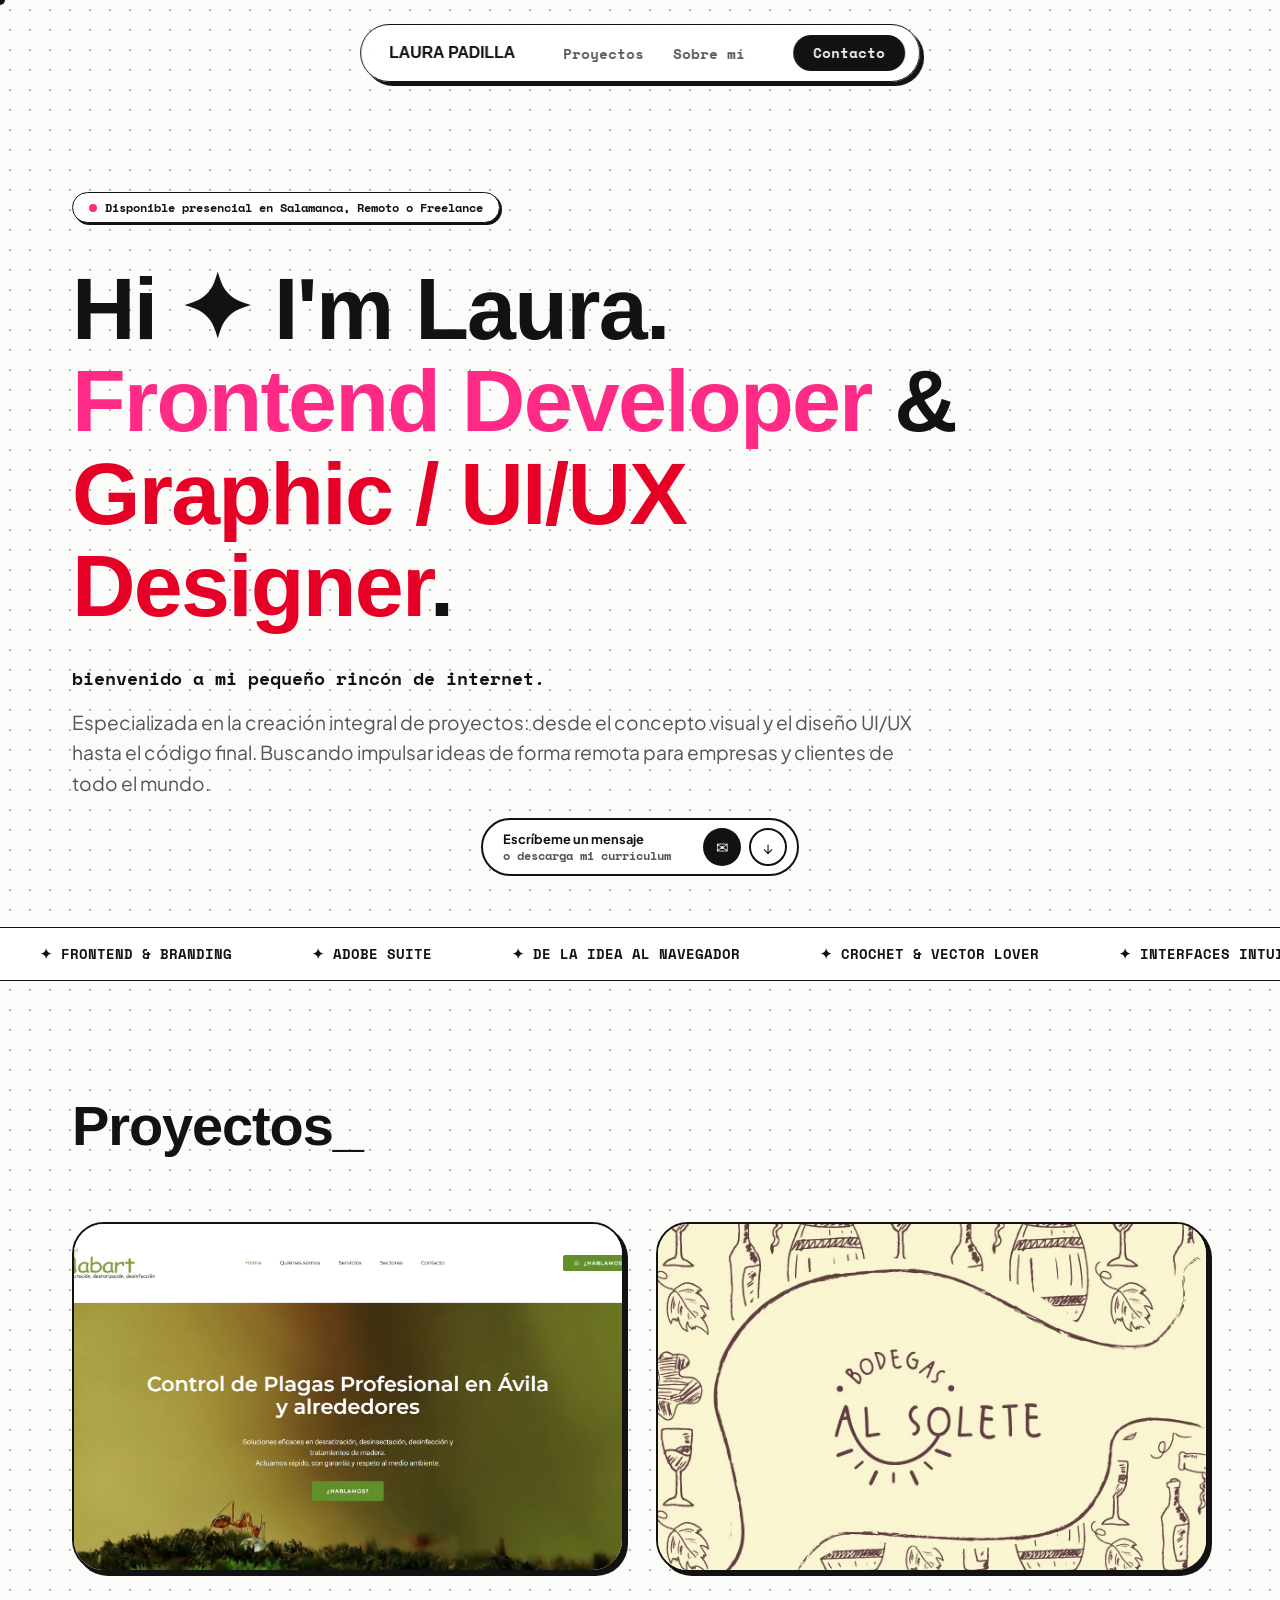
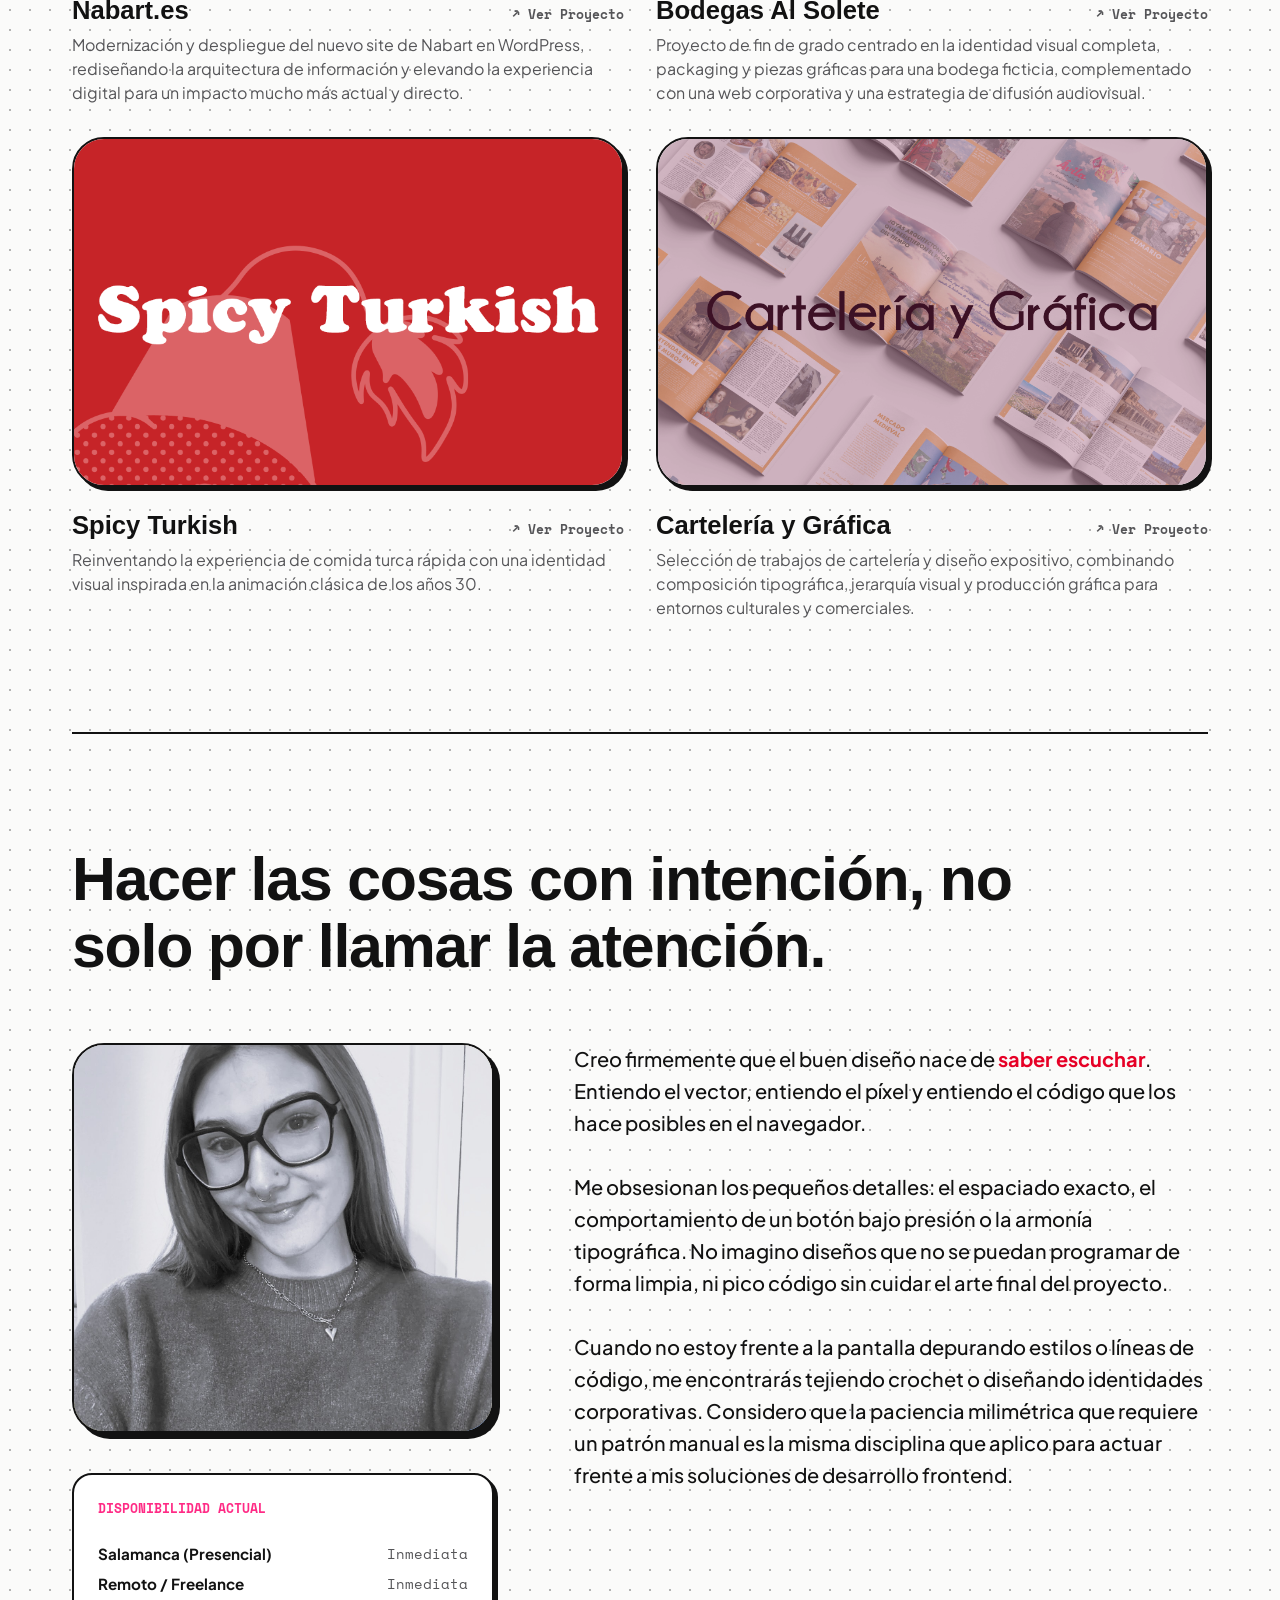
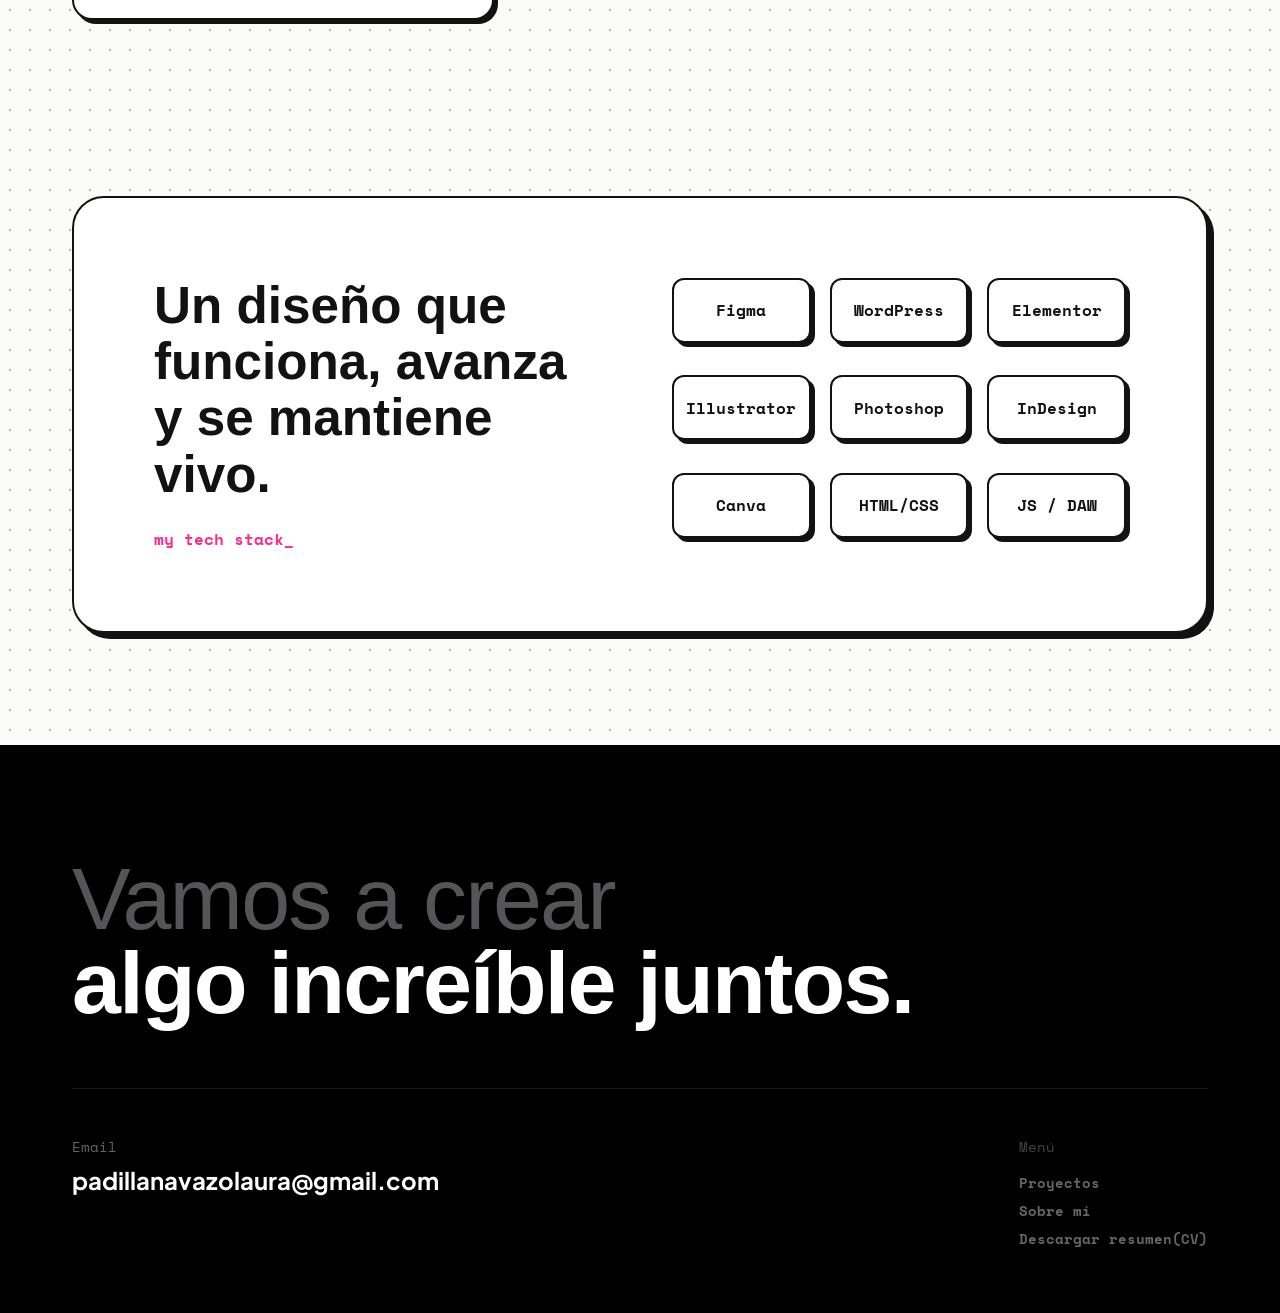
==== index.html @ bc41a8eb "portfolio" ====
<!DOCTYPE html>
<html lang="es">
<head>
    <meta charset="UTF-8">
    <meta name="viewport" content="width=device-width, initial-scale=1.0">
    <title>Laura Padilla | Frontend Developer & Graphic Designer</title>
    <link href="https://api.fontshare.com/v2/css?f[]=clash-display@500,600,700&display=swap" rel="stylesheet">
    <link href="https://fonts.googleapis.com/css2?family=Plus+Jakarta+Sans:wght@400;500;600;700&family=Space+Mono&display=swap" rel="stylesheet">
    <link rel="stylesheet" href="style.css">
    <style>
        /* Estilos base de la rejilla de proyectos de 2 columnas */
        .clean-projects-columns-container {
            display: grid;
            grid-template-columns: repeat(2, 1fr);
            gap: 2rem;
        }

        /* --- CORRECCIONES FINALES MÓVIL (MENÚ Y SIMETRÍA) --- */
        @media (max-width: 768px) {
            body {
                overflow-x: hidden !important;
                margin: 0 !important;
                padding: 0 !important;
            }

            /* 1. Márgenes laterales estrictamente simétricos */
            .main-wrapper {
                padding-left: 1.25rem !important;
                padding-right: 1.25rem !important;
                width: 100% !important;
                box-sizing: border-box !important;
            }

            /* 2. Menú superior blindado para móvil: centrado, sin salirse y con aire uniforme */
            .header-navbar {
                position: relative !important;
                display: flex !important;
                justify-content: space-between !important;
                align-items: center !important;
                width: calc(100% - 2.5rem) !important;
                max-width: 100% !important;
                margin: 1rem auto 1.5rem auto !important;
                padding: 0.6rem 1rem !important;
                box-sizing: border-box !important;
                left: auto !important;
                right: auto !important;
                transform: none !important;
            }
            .nav-logo {
                font-size: 0.95rem !important;
                letter-spacing: -0.5px !important;
            }
            .nav-links {
                gap: 0.5rem !important;
                font-size: 0.75rem !important;
                padding-left: 0 !important;
                margin: 0 !important;
            }
            .btn-connect {
                font-size: 0.75rem !important;
                padding: 6px 12px !important;
            }

            /* 3. Espaciado vertical equilibrado entre secciones */
            .hero-section {
                padding-top: 0.5rem !important;
                padding-bottom: 1.5rem !important;
            }
            .projects-grid-section, 
            .about-section-layout, 
            .stack-section-layout {
                margin-top: 1.5rem !important;
                margin-bottom: 1.5rem !important;
                padding-top: 1rem !important;
                padding-bottom: 1rem !important;
            }

            /* 4. Barra flotante inferior centrada */
            .floating-message-hub-bar {
                left: 50% !important;
                transform: translateX(-50%) !important;
                width: calc(100% - 2.5rem) !important;
                max-width: 400px !important;
                box-sizing: border-box !important;
                bottom: 1.2rem !important;
            }

            /* 5. Rejilla de proyectos a 1 columna */
            .clean-projects-columns-container {
                grid-template-columns: 1fr !important;
                gap: 1.5rem !important;
            }

            /* 6. Tamaños de títulos proporcionados */
            .hero-section h2, 
            .hero-info-block h2 {
                font-size: 2rem !important;
                line-height: 1.15 !important;
            }
            .about-section-layout h2 {
                font-size: 1.55rem !important;
                line-height: 1.2 !important;
            }
            .stack-title-side h3 {
                font-size: 1.4rem !important;
                line-height: 1.2 !important;
            }

            /* 7. Stack de tecnologías: 3 columnas simétricas y limpias */
            .stack-grid-icons-side {
                display: grid !important;
                grid-template-columns: repeat(3, 1fr) !important;
                gap: 0.4rem !important;
                width: 100% !important;
                box-sizing: border-box !important;
            }
            .icon-box-item {
                width: 100% !important;
                padding: 0.5rem 0.1rem !important;
                font-size: 0.7rem !important;
                box-sizing: border-box !important;
                text-align: center !important;
                border-radius: 10px !important;
                letter-spacing: -0.5px !important;
            }

            /* 8. Corregir el correo electrónico en el footer */
            .footer-contact-details .email-link {
                font-size: 0.92rem !important; 
                word-break: break-all !important; 
                display: inline-block !important;
                max-width: 100% !important;
            }

            /* 9. Centrar foto y tarjeta de disponibilidad */
            .about-split-columns {
                flex-direction: column !important;
                align-items: center !important;
                gap: 2rem !important;
            }
            .about-left-identity-card {
                width: 100% !important;
                display: flex !important;
                flex-direction: column !important;
                align-items: center !important;
            }
            .profile-portrait-frame, .mini-experience-card {
                width: 100% !important;
                max-width: 100% !important;
                box-sizing: border-box !important;
            }

            /* 10. Texto de estado superior */
            .status-pill span:not(.status-dot) {
                display: none !important;
            }
            .status-pill::after {
                content: "Disponible" !important;
                font-weight: 600;
            }
        }
    </style>
</head>
<body>

    <div class="custom-cursor"></div>

    <!-- Modal de proyectos recolocado de forma limpia al inicio del DOM -->
    <div id="project-modal" class="project-modal-overlay">
        <div class="project-modal-window">
            <button class="modal-close-btn" onclick="closeProject()">×</button>
            <div id="modal-dynamic-content" class="modal-scroll-content"></div>
        </div>
    </div>

    <nav class="header-navbar">
        <a href="#" class="nav-logo">Laura Padilla</a>
        <ul class="nav-links">
            <li><a href="#work">Proyectos</a></li>
            <li><a href="#about">Sobre mí</a></li>
        </ul>
        <a href="#contact" class="btn-connect">Contacto</a>
    </nav>

    <div class="floating-message-hub-bar">
        <div class="msg-bar-text">
            Escríbeme un mensaje
            <span class="msg-bar-subtext">o descarga mi currículum</span>
        </div>
        <div style="display: flex; gap: 8px;">
            <a href="mailto:padillanavazolaura@gmail.com" class="msg-icon-circle-btn" title="Enviar Email">✉</a>
            <a href="/CV Laura Padilla 2026.pdf" class="download-icon-circle-btn" title="Ver o descargar CV" target="_blank" rel="noopener noreferrer">↓</a>
        </div>
    </div>

    <div class="main-wrapper">
        
        <section class="hero-section">
            <div class="hero-info-block">
                <div class="status-pill">
                    <span class="status-dot"></span>
                    <span>Disponible presencial en Salamanca, Remoto o Freelance</span>
                </div>
                <h2>Hi ✦ I'm Laura.<br><span>Frontend Developer</span> & <em>Graphic / UI/UX Designer</em>.</h2>
                <p class="hero-sub-msg">Bienvenido a mi pequeño rincón de internet.</p>
                <p class="hero-body-text">Especializada en la creación integral de proyectos: desde el concepto visual y el diseño UI/UX hasta el código final. Buscando impulsar ideas de forma remota para empresas y clientes de todo el mundo.</p>
            </div>
        </section>

        <div class="marquee-separator-line">
            <div class="marquee-track-flow">
                <span>✦ FRONTEND & BRANDING </span>
                <span>✦ ADOBE SUITE </span>
                <span>✦ DE LA IDEA AL NAVEGADOR </span>
                <span>✦ CROCHET & VECTOR LOVER </span>
                <span>✦ INTERFACES INTUITIVAS </span>
                <span>✦ WEBS A MEDIDA </span>
                <span>✦ FRONTEND & BRANDING </span>
                <span>✦ ADOBE SUITE </span>
                <span>✦ DE LA IDEA AL NAVEGADOR </span>
                <span>✦ CROCHET & VECTOR LOVER </span>
                <span>✦ INTERFACES INTUITIVAS </span>
                <span>✦ WEBS A MEDIDA </span>
            </div>
        </div>

        <section class="projects-grid-section" id="work">
            <h2 class="grid-main-headline">Proyectos_</h2>
            
            <div class="clean-projects-columns-container">
                
                <!-- Proyecto 1: Nabart -->
                <div class="symmetric-project-card" onclick="openProject('nabart')">
                    <div class="project-thumbnail-wrapper">
                        <span class="hover-peek-indicator">Ver Caso ↗</span>
                        <img src="img/portadanabart.png" alt="Nabart Web">
                    </div>
                    <div class="project-meta-row">
                        <h3 class="project-name-title">Nabart.es</h3>
                        <span class="inline-peek-action">↗ Ver Proyecto</span>
                    </div>
                    <p class="project-brief-line">Modernización y despliegue del nuevo site de Nabart en WordPress, rediseñando la arquitectura de información y elevando la experiencia digital para un impacto mucho más actual y directo.</p>
                </div>

                <!-- Proyecto 2: Bodegas Al Solete -->
                <div class="symmetric-project-card" onclick="openProject('solete')">
                    <div class="project-thumbnail-wrapper">
                        <span class="hover-peek-indicator">Ver Caso ↗</span>
                        <img src="img/portadaalsolete.webp" alt="Bodegas Al Solete">
                    </div>
                    <div class="project-meta-row">
                        <h3 class="project-name-title">Bodegas Al Solete</h3>
                        <span class="inline-peek-action">↗ Ver Proyecto</span>
                    </div>
                    <p class="project-brief-line">Proyecto de fin de grado centrado en la identidad visual completa, packaging y piezas gráficas para una bodega ficticia, complementado con una web corporativa y una estrategia de difusión audiovisual.</p>
                </div>

                <!-- Proyecto 3: Spicy Turkish -->
                <div class="symmetric-project-card" onclick="openProject('spicy-turkish')">
                    <div class="project-thumbnail-wrapper">
                        <span class="hover-peek-indicator">Ver Caso ↗</span>
                        <img src="img/portadaspicy.png" alt="Spicy Turkish">
                    </div>
                    <div class="project-meta-row">
                        <h3 class="project-name-title">Spicy Turkish</h3>
                        <span class="inline-peek-action">↗ Ver Proyecto</span>
                    </div>
                    <p class="project-brief-line">Reinventando la experiencia de comida turca rápida con una identidad visual inspirada en la animación clásica de los años 30.</p>
                </div>

                <!-- Proyecto 4: Cartelería -->
                <div class="symmetric-project-card" onclick="openProject('carteleria')">
                    <div class="project-thumbnail-wrapper">
                        <span class="hover-peek-indicator">Ver Caso ↗</span>
                        <img src="img/portadacarteleria.webp" alt="Proyectos de Cartelería">
                    </div>
                    <div class="project-meta-row">
                        <h3 class="project-name-title">Cartelería y Gráfica</h3>
                        <span class="inline-peek-action">↗ Ver Proyecto</span>
                    </div>
                    <p class="project-brief-line">Selección de trabajos de cartelería y diseño expositivo, combinando composición tipográfica, jerarquía visual y producción gráfica para entornos culturales y comerciales.</p>
                </div>

            </div>
        </section>

        <section class="about-section-layout" id="about">
            <h2>Hacer las cosas con intención, no solo por llamar la atención.</h2>
            
            <div class="about-split-columns">
                
                <div class="about-left-identity-card">
                    <div class="profile-portrait-frame">
                        <img src="img/laura-bw.jpeg" alt="Laura Padilla - Diseñadora" class="bw-portrait">
                        <img src="img/laura-color.jpg" alt="Laura Padilla - Desarrolladora" class="color-portrait">
                    </div>

                    <div class="mini-experience-card">
                        <div class="exp-label-title">Disponibilidad Actual</div>
                        <div class="exp-row-item">
                            <span class="exp-role-name">Salamanca (Presencial)</span>
                            <span class="exp-timeline">Inmediata</span>
                        </div>
                        <div class="exp-row-item">
                            <span class="exp-role-name">Remoto / Freelance</span>
                            <span class="exp-timeline">Inmediata</span>
                        </div>
                    </div>
                </div>

                <div class="about-right-narrative-block">
                    <p>Creo firmemente que el buen diseño nace de <strong>saber escuchar</strong>. Entiendo el vector, entiendo el píxel y entiendo el código que los hace posibles en el navegador.</p>
                    <p>Me obsesionan los pequeños detalles: el espaciado exacto, el comportamiento de un botón bajo presión o la armonía tipográfica. No imagino diseños que no se puedan programar de forma limpia, ni pico código sin cuidar el arte final del proyecto.</p>
                    <p>Cuando no estoy frente a la pantalla depurando estilos o líneas de código, me encontrarás tejiendo crochet o diseñando identidades corporativas. Considero que la paciencia milimétrica que requiere un patrón manual es la misma disciplina que aplico para actuar frente a mis soluciones de desarrollo frontend.</p>
                </div>

            </div>
        </section>

        <section class="stack-section-layout">
            <div class="stack-title-side">
                <h3>Un diseño que funciona, avanza y se mantiene vivo.</h3>
                <p>my tech stack_</p>
            </div>
            <div class="stack-grid-icons-side">
                <div class="icon-box-item">Figma</div>
                <div class="icon-box-item">WordPress</div>
                <div class="icon-box-item">Elementor</div>
                <div class="icon-box-item">Illustrator</div>
                <div class="icon-box-item">Photoshop</div>
                <div class="icon-box-item">InDesign</div>
                <div class="icon-box-item">Canva</div>
                <div class="icon-box-item">HTML/CSS</div>
                <div class="icon-box-item">JS / DAW</div>
            </div>
        </section>

        <footer class="blackout-footer-block" id="contact">
            <div class="blackout-inner-content">
                <h2><span>Vamos a crear</span> algo increíble juntos.</h2>
                
                <div class="footer-columns-links-row">
                    <div class="footer-contact-details">
                        <p>Email</p>
                        <a href="mailto:padillanavazolaura@gmail.com" class="email-link">padillanavazolaura@gmail.com</a>
                    </div>
                    <div class="footer-mini-nav-links">
                        <p style="font-family: var(--font-mono); font-size: 0.85rem; color: #444; margin-bottom: 0.5rem;">Menú</p>
                        <a href="#work">Proyectos</a>
                        <a href="#about">Sobre mí</a>
                        <a href="/CV Laura Padilla 2026.pdf" target="_blank" rel="noopener noreferrer">Descargar resumen(CV) </a>
                    </div>
                </div>
            </div>
        </footer>

    </div>

    <script src="main.js"></script>
    <div id="videoLightbox" class="video-lightbox-overlay" onclick="closeVideoModal()">
        <div class="video-lightbox-content" onclick="event.stopPropagation()">
            <button class="close-lightbox-btn" onclick="closeVideoModal()">✕</button>
            <div class="ratio-box-169">
                <iframe id="lightboxIframe" src="" allow="autoplay; fullscreen; picture-in-picture"></iframe>
            </div>
        </div>
    </div>

</body>
</html>
---- style.css ----
:root {
    --bg-color: #FBFBFA;
    --text-color: #121212;
    --text-muted: #555558;
    --accent-color: #FF2A85;   /* Tu rosa potente */
    --secondary-color: #E60026; /* Tu rojo vibrante */
    --border-light: rgba(18, 18, 18, 0.08);
    --font-title: 'Clash Display', sans-serif;
    --font-body: 'Plus Jakarta Sans', sans-serif;
    --font-mono: 'Space Mono', monospace;
}

* { 
    box-sizing: border-box; 
    margin: 0; 
    padding: 0; 
}

html {
    scroll-behavior: smooth;
}

body {
    background-color: var(--bg-color);
    background-image: radial-gradient(rgba(71, 71, 71, 0.4) 1px, transparent 1px);
    background-size: 20px 20px;
    color: var(--text-color);
    font-family: var(--font-body);
    overflow-x: hidden;
    -webkit-font-smoothing: antialiased;
}

/* Ocultamos el cursor del sistema operativo en toda la web */
html, body, a, button, .icon-box-item, .symmetric-project-card {
    cursor: none !important;
}

/* El punto negro personalizado */
.custom-cursor {
    width: 10px;
    height: 10px;
    background-color: #121212;
    border-radius: 50%;
    position: fixed;
    top: 0;
    left: 0;
    pointer-events: none;
    z-index: 9999;
    transform: translate(-50%, -50%);
    transition: width 0.22s cubic-bezier(0.175, 0.885, 0.32, 1.275), 
                height 0.22s cubic-bezier(0.175, 0.885, 0.32, 1.275), 
                background-color 0.2s ease,
                border-radius 0.2s ease;
}

/* --- NAVBAR FLOTANTE --- */
.header-navbar {
    position: fixed;
    top: 24px;
    left: 50%;
    transform: translateX(-50%);
    background: rgba(255, 255, 255, 0.85);
    border: 1.5px solid var(--text-color);
    backdrop-filter: blur(12px);
    -webkit-backdrop-filter: blur(12px);
    padding: 10px 14px 10px 28px;
    border-radius: 30px;
    display: flex;
    align-items: center;
    gap: 3rem;
    z-index: 100;
    box-shadow: 4px 4px 0px var(--text-color);
}

.nav-logo { 
    font-family: var(--font-title); 
    font-weight: 700; 
    font-size: 1rem; 
    letter-spacing: -0.01em; 
    text-transform: uppercase;
    text-decoration: none;
    color: var(--text-color);
    transition: color 0.2s;
}
.nav-logo:hover { color: var(--accent-color); }

.nav-links { display: flex; gap: 1.8rem; list-style: none; }
.nav-links a { text-decoration: none; color: var(--text-muted); font-size: 0.85rem; font-weight: 600; transition: color 0.2s; font-family: var(--font-mono); }
.nav-links a:hover { color: var(--accent-color); }

.btn-connect { background: var(--text-color); color: var(--bg-color); padding: 8px 20px; border-radius: 20px; text-decoration: none; font-size: 0.85rem; font-weight: 600; transition: all 0.2s; font-family: var(--font-mono); }
.btn-connect:hover { background: var(--accent-color); color: white; }

.main-wrapper { max-width: 1200px; margin: 0 auto; padding: 0 2rem; }

/* --- HERO --- */
.hero-section {
    padding: 12rem 0 6rem 0;
    display: flex;
    flex-direction: column;
    align-items: flex-start;
    text-align: left;
}

.hero-info-block { width: 100%; max-width: 1000px; }
.status-pill { display: inline-flex; align-items: center; gap: 8px; background: white; border: 1.5px solid var(--text-color); padding: 6px 16px; border-radius: 20px; font-size: 0.75rem; font-weight: 700; color: var(--text-color); font-family: var(--font-mono); box-shadow: 2px 2px 0px var(--text-color); margin-bottom: 2.5rem; }
.status-dot { width: 8px; height: 8px; background-color: var(--accent-color); border-radius: 50%; animation: pulse 2s infinite; }

@keyframes pulse { 0% { transform: scale(0.9); opacity: 1; } 50% { transform: scale(1.2); opacity: 0.5; } 100% { transform: scale(0.9); opacity: 1; } }

.hero-info-block h2 { font-family: var(--font-title); font-size: 5.5rem; font-weight: 700; line-height: 1.05; letter-spacing: -0.02em; margin-bottom: 2rem; }
.hero-info-block h2 span { color: var(--accent-color); }
.hero-info-block h2 em { font-style: normal; color: var(--secondary-color); }

.hero-sub-msg { font-family: var(--font-mono); font-size: 1.1rem; color: var(--text-color); font-weight: 600; margin-bottom: 1rem; text-transform: lowercase; }
.hero-body-text { font-size: 1.2rem; color: var(--text-muted); line-height: 1.6; max-width: 85%; }

/* --- MARQUEE --- */
.marquee-separator-line {
    width: 100vw; margin-left: calc(-50vw + 50%); border-top: 1.5px solid var(--text-color); border-bottom: 1.5px solid var(--text-color); padding: 1rem 0; overflow: hidden; background: white; display: flex; margin-top: 2rem;
}
.marquee-track-flow { display: flex; white-space: nowrap; animation: marqueeAnimation linear infinite 25s; }
.marquee-track-flow span { font-family: var(--font-mono); font-size: 0.85rem; font-weight: 700; color: var(--text-color); padding: 0 2.5rem; }

@keyframes marqueeAnimation { 0% { transform: translateX(0%); } 100% { transform: translateX(-50%); } }

/* --- PROYECTOS --- */
.projects-grid-section { padding: 7rem 0; }
.grid-main-headline { font-family: var(--font-title); font-size: 3.5rem; font-weight: 700; margin-bottom: 4rem; letter-spacing: -0.02em; }

.clean-projects-columns-container { display: grid; grid-template-columns: repeat(2, 1fr); gap: 4rem 3rem; }
.symmetric-project-card { display: flex; flex-direction: column; color: inherit; }

.project-thumbnail-wrapper { 
    width: 100%; height: 350px; border-radius: 32px; overflow: hidden; background: white; position: relative; margin-bottom: 1.5rem; 
    border: 2px solid var(--text-color); box-shadow: 4px 4px 0px var(--text-color);
    transition: all 0.4s cubic-bezier(0.25, 1, 0.2, 1);
}
.project-thumbnail-wrapper img { width: 100%; height: 100%; object-fit: cover; filter: grayscale(20%); transition: transform 0.5s ease; }

.symmetric-project-card:hover .project-thumbnail-wrapper { border-color: var(--accent-color); box-shadow: 8px 8px 0px var(--secondary-color); transform: translateY(-4px); }
.symmetric-project-card:hover .project-thumbnail-wrapper img { transform: scale(1.03); filter: grayscale(0%); }

.hover-peek-indicator { position: absolute; top: 20px; right: 20px; background: var(--text-color); color: white; font-family: var(--font-mono); padding: 6px 14px; border-radius: 20px; font-size: 0.75rem; font-weight: bold; opacity: 0; transform: translateY(5px); transition: all 0.3s ease; }
.symmetric-project-card:hover .hover-peek-indicator { opacity: 1; transform: translateY(0); background: var(--accent-color); }

.project-meta-row { display: flex; justify-content: space-between; align-items: baseline; margin-bottom: 0.5rem; }
.project-name-title { font-family: var(--font-title); font-size: 1.6rem; font-weight: 700; transition: color 0.2s; }
.symmetric-project-card:hover .project-name-title { color: var(--accent-color); }
.inline-peek-action { font-family: var(--font-mono); font-size: 0.8rem; color: var(--text-muted); font-weight: bold; }
.project-brief-line { font-size: 1rem; color: var(--text-muted); line-height: 1.5; }

/* --- ABOUT (SOBRE MÍ) --- */
.about-section-layout { padding: 7rem 0; border-top: 2px solid var(--text-color); }
.about-section-layout h2 { font-family: var(--font-title); font-size: 3.8rem; font-weight: 700; line-height: 1.1; margin-bottom: 4rem; letter-spacing: -0.02em; max-width: 85%; }

.about-split-columns { display: flex; gap: 5rem; align-items: flex-start; }
.about-left-identity-card { flex: 0.8; display: flex; flex-direction: column; gap: 2.5rem; }

.profile-portrait-frame { 
    width: 100%; height: 390px; border-radius: 32px; overflow: hidden; background: #eee; position: relative;
    border: 2px solid var(--text-color); box-shadow: 6px 6px 0px var(--text-color);
}

.profile-portrait-frame img { 
    width: 100%; height: 100%; object-fit: cover; position: absolute; top: 0; left: 0;
    transition: opacity 0.5s cubic-bezier(0.25, 1, 0.2, 1), transform 0.5s ease;
}

.bw-portrait { z-index: 2; opacity: 1; }
.color-portrait { z-index: 1; }

.profile-portrait-frame:hover .bw-portrait { opacity: 0; }
.profile-portrait-frame:hover .color-portrait { transform: scale(1.04); }

.mini-experience-card { background: white; border: 2px solid var(--text-color); border-radius: 20px; padding: 1.5rem; box-shadow: 4px 4px 0px var(--text-color); }
.exp-label-title { font-family: var(--font-mono); font-size: 0.8rem; font-weight: 700; color: var(--accent-color); margin-bottom: 1rem; text-transform: uppercase; }
.exp-row-item { display: flex; justify-content: space-between; font-size: 0.95rem; padding-top: 0.6rem; }
.exp-role-name { font-weight: 700; color: var(--text-color); }
.exp-timeline { font-family: var(--font-mono); color: var(--text-muted); font-size: 0.85rem; }

.about-right-narrative-block { flex: 1.2; display: flex; flex-direction: column; gap: 2rem; }
.about-right-narrative-block p { font-size: 1.25rem; line-height: 1.6; color: #121212; font-weight: 500; }
.about-right-narrative-block p strong { font-weight: 700; color: var(--secondary-color); }

/* --- TECH STACK --- */
.stack-section-layout { 
    padding: 5rem; border: 2px solid var(--text-color); border-radius: 32px; display: flex; gap: 4rem; margin: 4rem 0 7rem 0;
    background-color: #ffffff;
    box-shadow: 6px 6px 0px var(--text-color);
}
.stack-title-side { flex: 1; }
.stack-title-side h3 { font-family: var(--font-title); font-size: 3.2rem; font-weight: 700; line-height: 1.1; margin-bottom: 1.5rem; }
.stack-title-side p { font-family: var(--font-mono); font-size: 1rem; color: var(--accent-color); font-weight: bold; }

.stack-grid-icons-side { 
    flex: 1; 
    display: grid; 
    grid-template-columns: repeat(3, 1fr); 
    gap: 1.2rem;                
}

.icon-box-item { 
    height: 65px; 
    background-color: #ffffff !important; 
    border: 2px solid var(--text-color) !important; 
    border-radius: 12px !important; 
    display: flex; 
    align-items: center; 
    justify-content: center; 
    font-family: var(--font-mono); 
    font-weight: 700; 
    font-size: 1rem; 
    color: var(--text-color); 
    box-shadow: 4px 4px 0px var(--text-color) !important; 
    position: relative;
    z-index: 1;
    transition: all 0.2s cubic-bezier(0.25, 1, 0.2, 1);
    pointer-events: auto !important;
}

.icon-box-item:hover {
    color: var(--accent-color) !important;
    border-color: var(--accent-color) !important;
    transform: translate(-2px, -2px);
    box-shadow: 6px 6px 0px var(--text-color) !important;
}

/* --- PÍLDORA FLOTANTE INFERIOR DE CONTACTO --- */
.floating-message-hub-bar {
    position: fixed; 
    bottom: 24px; 
    left: 50%; 
    transform: translateX(-50%); 
    background: white; 
    border: 2px solid var(--text-color); 
    padding: 8px 10px 8px 20px; 
    border-radius: 30px; 
    display: flex; 
    align-items: center; 
    gap: 2rem; 
    z-index: 5000;                
    pointer-events: auto !important; 
}

.msg-bar-text { font-size: 0.8rem; color: var(--text-color); font-weight: 700; display: flex; flex-direction: column; font-family: var(--font-body); }
.msg-bar-subtext { font-size: 0.75rem; color: var(--text-muted); font-family: var(--font-mono); }

.msg-icon-circle-btn { 
    width: 38px; height: 38px; background: var(--text-color); border-radius: 50%; display: flex; align-items: center; justify-content: center; color: white; text-decoration: none; transition: background 0.2s ease; font-size: 0.95rem; 
    pointer-events: auto !important;
}
.msg-icon-circle-btn:hover { background: var(--accent-color); }

.download-icon-circle-btn { 
    width: 38px; height: 38px; background: transparent; border: 2px solid var(--text-color); border-radius: 50%; display: flex; align-items: center; justify-content: center; color: var(--text-color); text-decoration: none; transition: all 0.2s ease; font-size: 0.95rem; 
    pointer-events: auto !important;
}
.download-icon-circle-btn:hover { background: var(--secondary-color); color: white; border-color: var(--secondary-color); }

/* --- FOOTER --- */
.blackout-footer-block { background-color: #000; color: #fff; padding: 7rem 0 4rem 0; width: 100vw; margin-left: calc(-50vw + 50%); }
.blackout-inner-content { max-width: 1200px; margin: 0 auto; padding: 0 2rem; }
.blackout-inner-content h2 { font-family: var(--font-title); font-size: 5.5rem; font-weight: 700; line-height: 0.95; letter-spacing: -0.02em; margin-bottom: 4rem; }
.blackout-inner-content h2 span { color: #555558; font-weight: 500; display: block; }

.footer-columns-links-row { display: flex; justify-content: space-between; border-top: 1px solid rgba(255,255,255,0.1); padding-top: 3rem; }
.footer-contact-details p { font-family: var(--font-mono); font-size: 0.85rem; color: #666; margin-bottom: 0.5rem; }
.footer-contact-details a.email-link { font-size: 1.5rem; color: #fff; text-decoration: none; font-weight: 700; transition: color 0.2s; }
.footer-contact-details a.email-link:hover { color: var(--accent-color); }

.footer-mini-nav-links { display: flex; flex-direction: column; gap: 0.5rem; }
.footer-mini-nav-links a { text-decoration: none; color: #666; font-size: 0.85rem; font-weight: 600; transition: color 0.2s; font-family: var(--font-mono); }
.footer-mini-nav-links a:hover { color: #fff; }

/* ==========================================================================
   --- MODAL DE CASOS Y LIGHTBOX (OCULTOS POR DEFECTO EN LA INDEX) ---
   ========================================================================== */

.project-modal-overlay,
.video-lightbox-overlay {
    position: fixed; 
    top: 0; 
    left: 0; 
    width: 100vw; 
    height: 100vh; 
    background-color: rgba(18, 18, 18, 0.4); 
    backdrop-filter: blur(4px); 
    z-index: 6000; 
    display: flex; 
    align-items: center; 
    justify-content: center; 
    opacity: 0; 
    visibility: hidden; /* <-- Oculta el bloque por completo en la página principal */
    pointer-events: none; 
    transition: opacity 0.4s cubic-bezier(0.25, 1, 0.2, 1), visibility 0.4s;
}

/* Estado activo cuando se abren mediante la clase .is-active */
.project-modal-overlay.is-active,
.video-lightbox-overlay.is-active { 
    opacity: 1; 
    visibility: visible; /* <-- Se muestra perfectamente en los proyectos interiores */
    pointer-events: auto; 
}

.project-modal-window {
    position: absolute; top: 32px; left: 32px; right: 32px; bottom: 32px; background-color: #ffffff; border: 3px solid #121212; border-radius: 24px; box-shadow: 12px 12px 0px #121212; overflow: hidden; display: flex; flex-direction: column; transform: scale(0.96) translateY(20px); transition: transform 0.4s cubic-bezier(0.25, 1, 0.2, 1);
}
.project-modal-overlay.is-active .project-modal-window { transform: scale(1) translateY(0); }
.modal-scroll-content { flex: 1; overflow-y: auto; padding: 4rem 3rem; background-image: radial-gradient(rgba(18, 18, 18, 0.04) 1.5px, transparent 1.5px); background-size: 16px 16px; }
.modal-close-btn { position: absolute; top: 24px; right: 24px; width: 45px; height: 45px; background: #ffffff; border: 2px solid #121212; border-radius: 50%; font-size: 1.8rem; font-weight: 700; line-height: 40px; color: #121212; text-align: center; box-shadow: 3px 3px 0px #121212; transition: all 0.2s ease; z-index: 10; }
.modal-close-btn:hover { background: var(--accent-color); color: white; transform: translate(-2px, -2px); box-shadow: 5px 5px 0px #121212; }

/* --- LIGHTBOX DE VÍDEOS --- */
.video-lightbox-content {
    width: 90%;
    max-width: 900px;
    background: #121212;
    border: 3px solid #121212;
    border-radius: 24px;
    padding: 2rem;
    position: relative;
    box-shadow: 12px 12px 0px rgba(0,0,0,0.2);
}

.ratio-box-169 {
    position: relative;
    width: 100%;
    padding-bottom: 56.25%; /* Relación de aspecto 16:9 */
}

.ratio-box-169 iframe {
    position: absolute;
    top: 0;
    left: 0;
    width: 100%;
    height: 100%;
    border: none;
}

.close-lightbox-btn {
    position: absolute;
    top: -15px;
    right: -15px;
    width: 40px;
    height: 40px;
    background: #ffffff;
    border: 2px solid #121212;
    border-radius: 50%;
    font-size: 1.2rem;
    font-weight: bold;
    cursor: pointer;
    display: flex;
    align-items: center;
    justify-content: center;
    box-shadow: 3px 3px 0px #121212;
    z-index: 20;
}

.close-lightbox-btn:hover {
    background: var(--accent-color);
    color: white;
}

@media (max-width: 900px) {
    .header-navbar { width: 92%; gap: 1rem; padding: 8px 12px 8px 18px; }
    .hero-section { padding-top: 9rem; }
    .hero-info-block h2 { font-size: 3.5rem; }
    .hero-body-text { max-width: 100%; }
    .clean-projects-columns-container { grid-template-columns: 1fr; }
    .stack-section-layout { flex-direction: column; padding: 2rem; }
    .about-split-columns { flex-direction: column; gap: 3rem; }
    .blackout-inner-content h2 { font-size: 3.5rem; }
    .footer-columns-links-row { flex-direction: column; gap: 2rem; }
    .project-modal-window { top: 16px; left: 16px; right: 16px; bottom: 16px; }
}
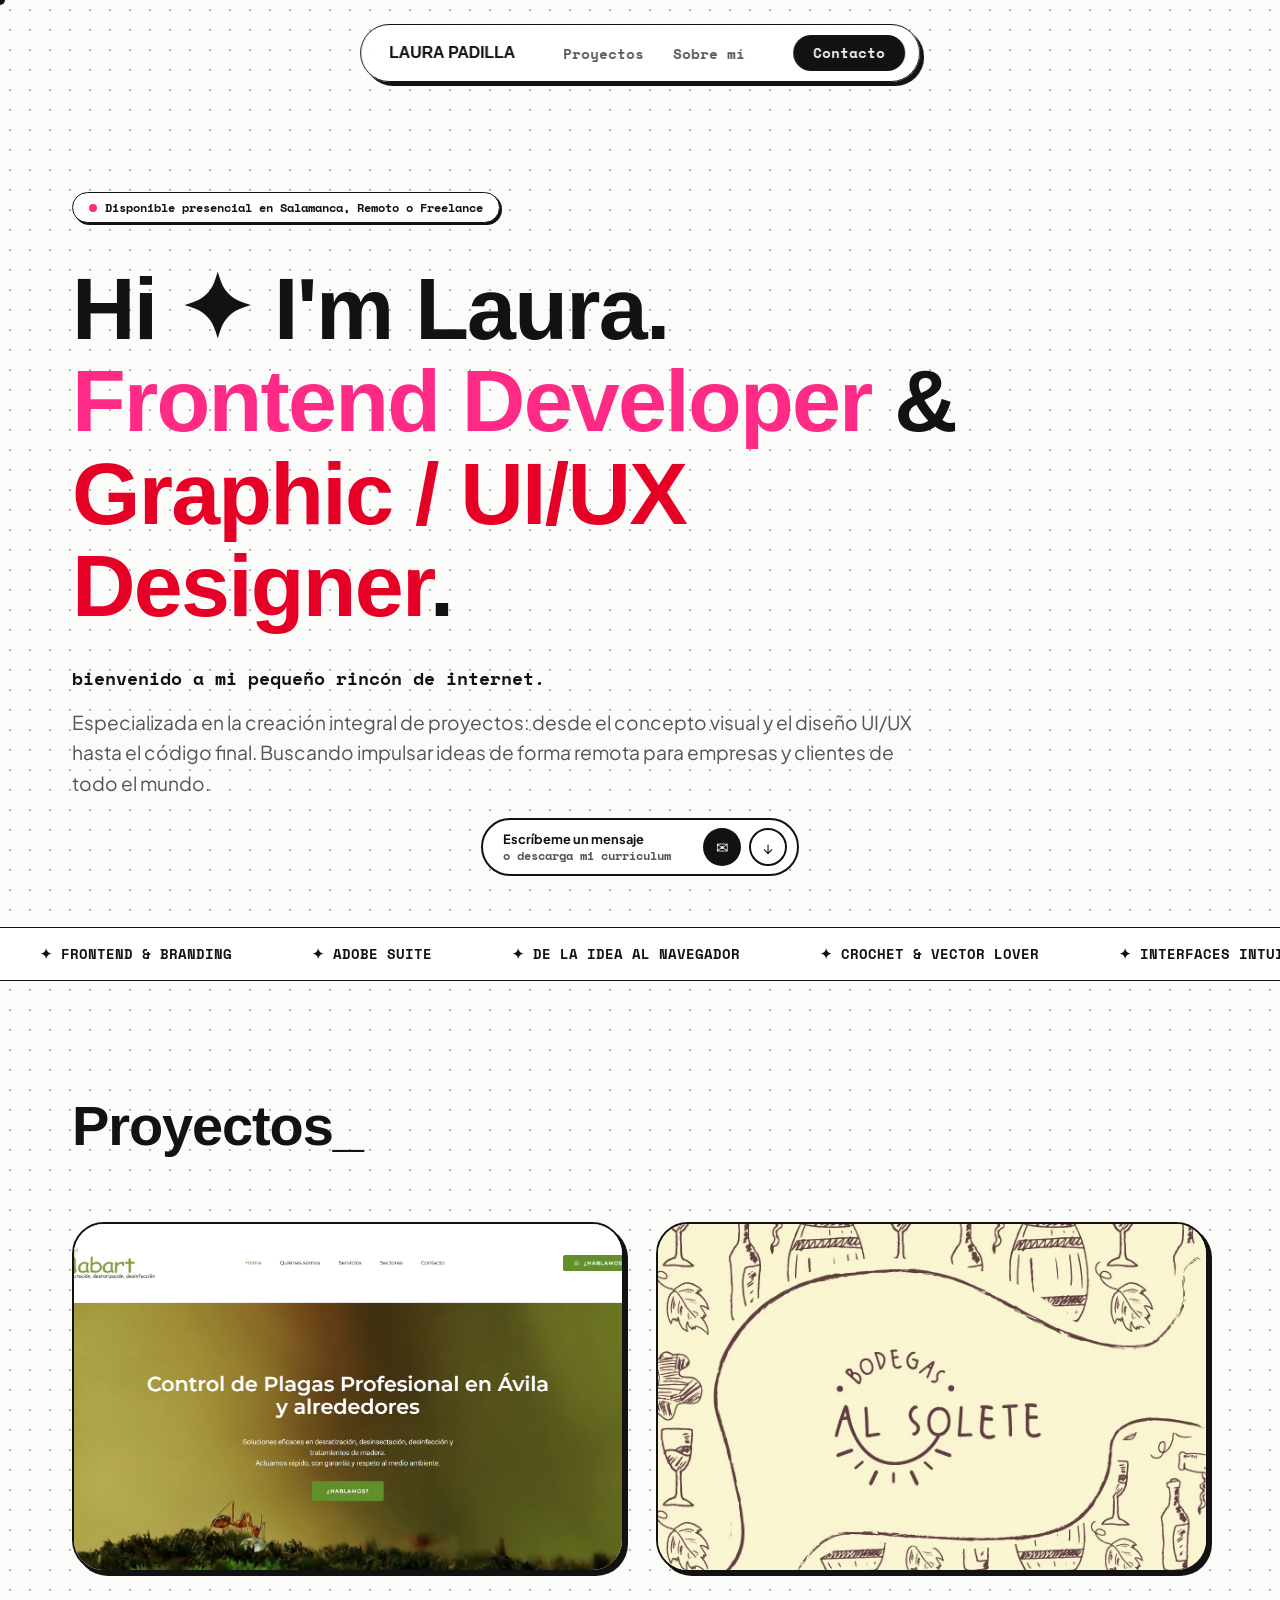
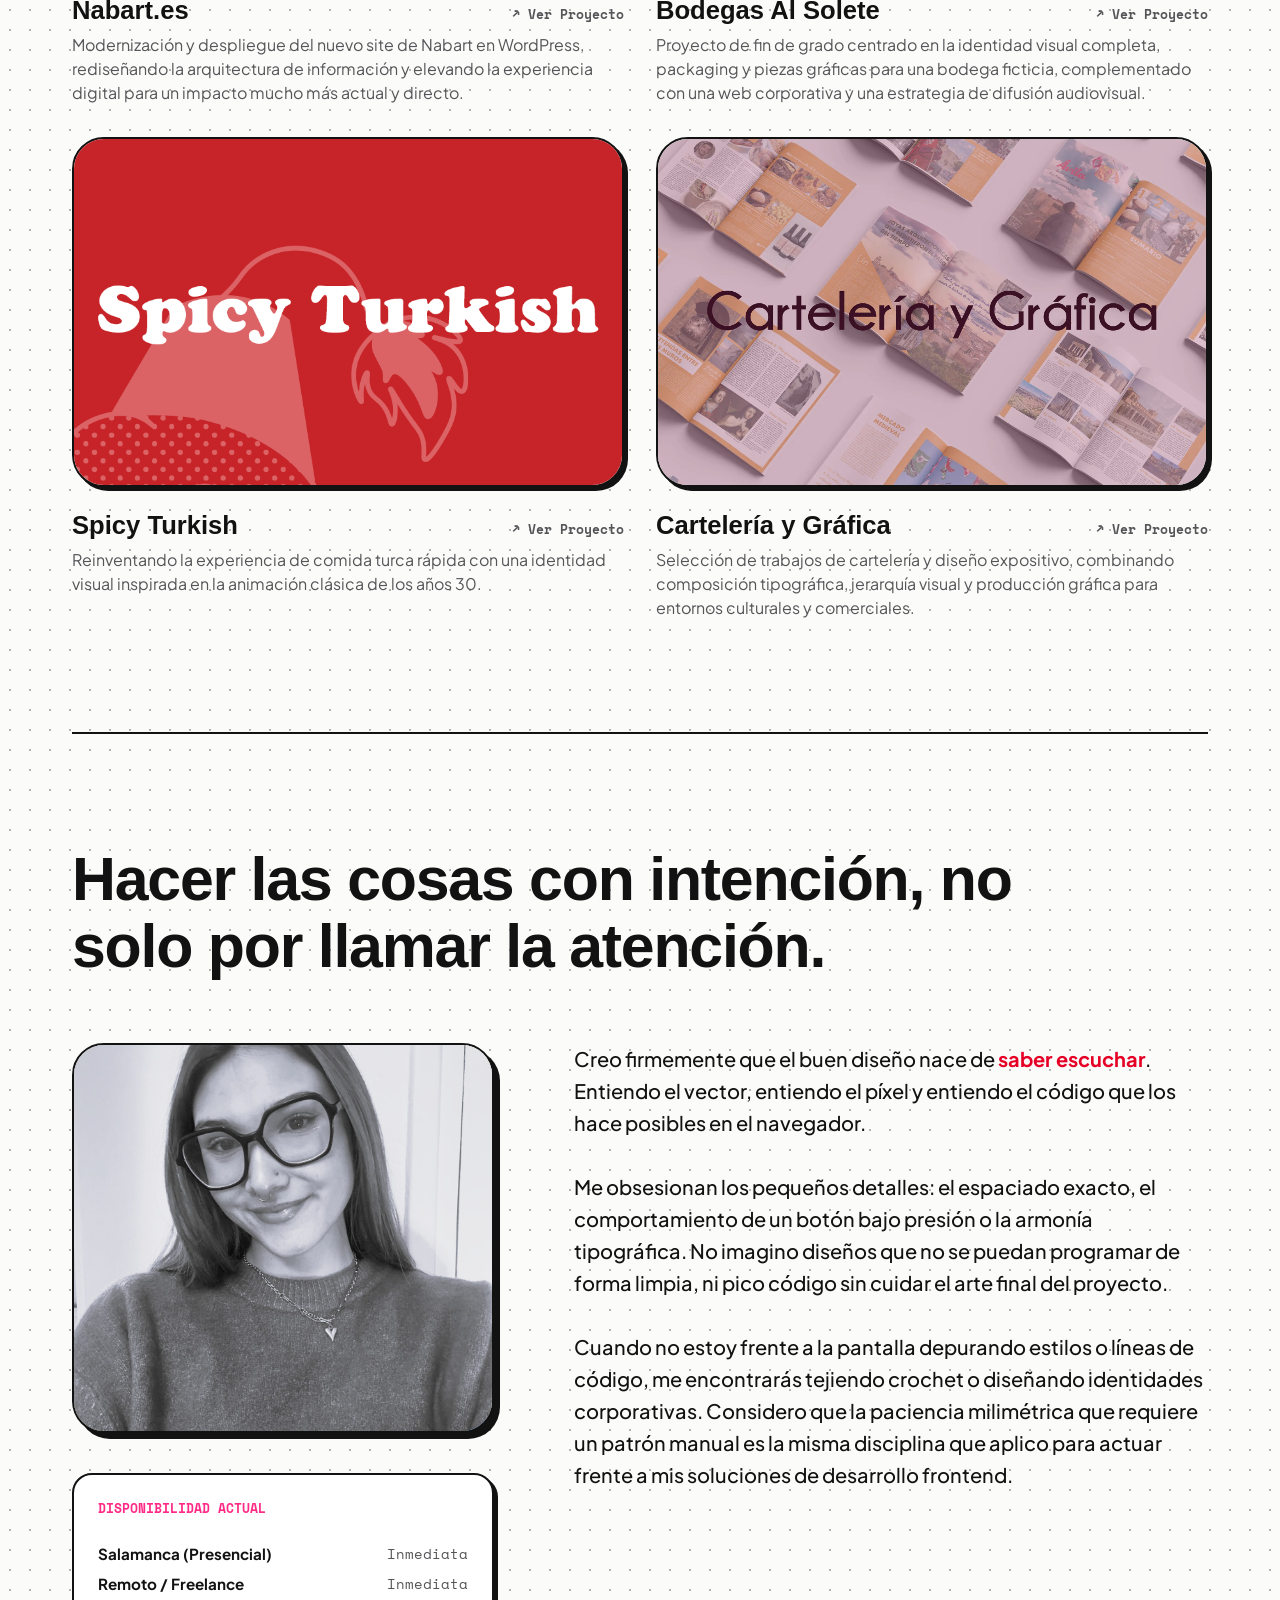
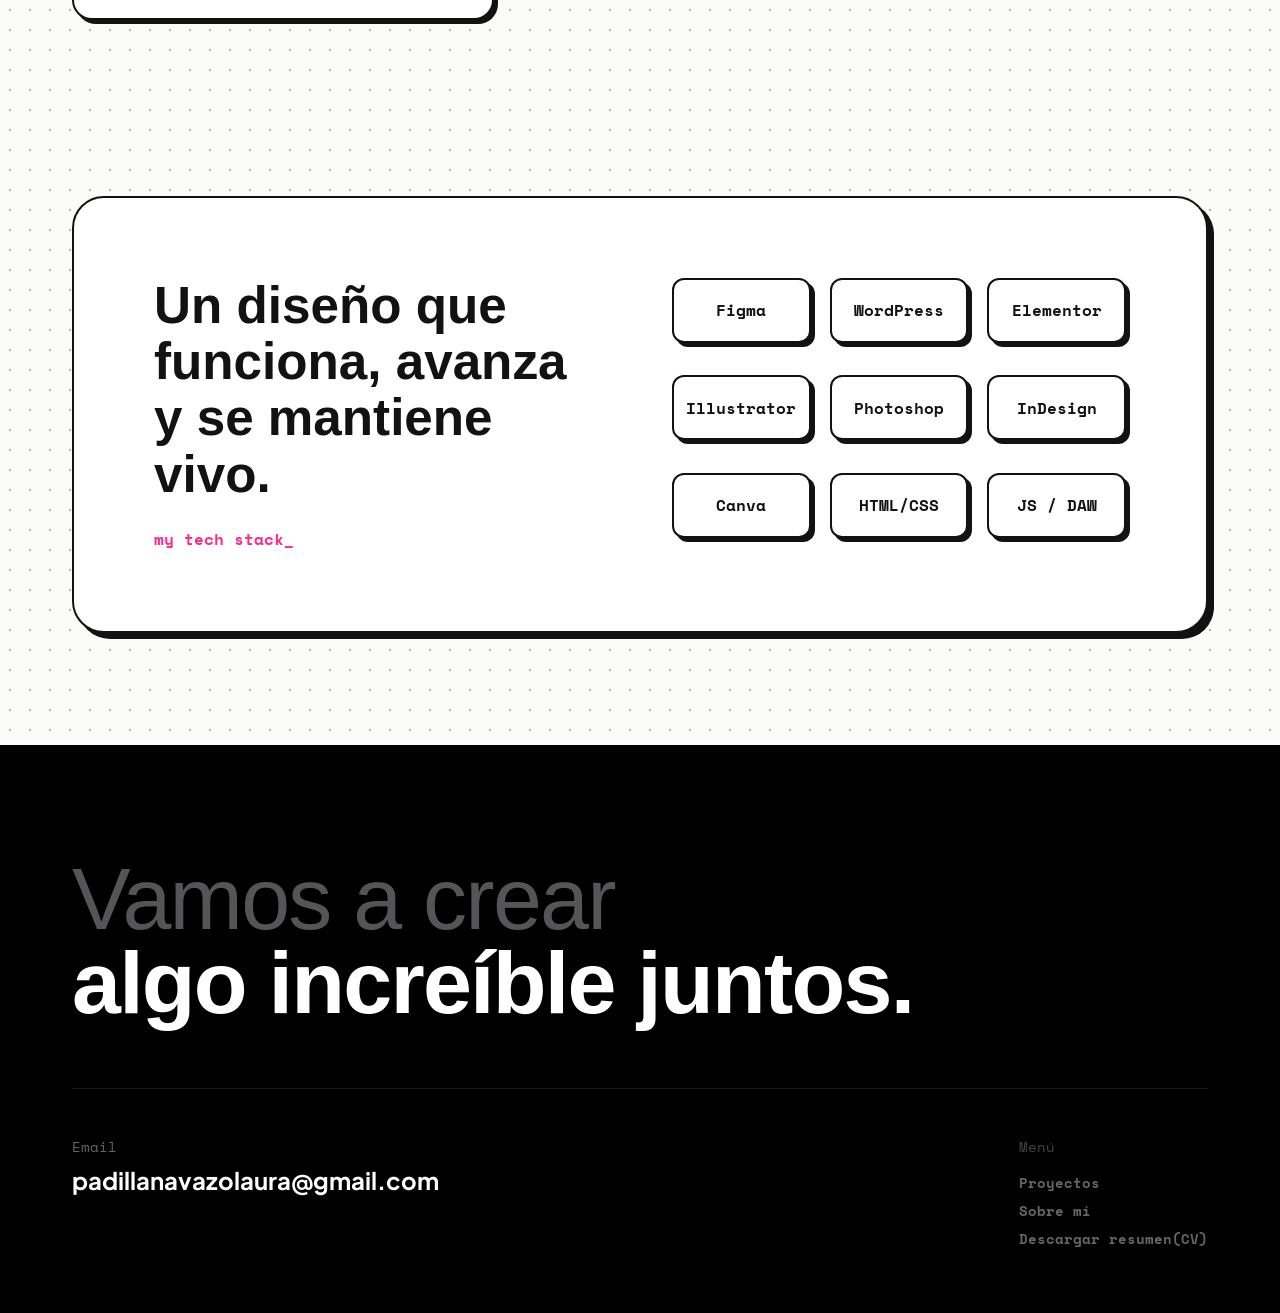
==== commit 14a27c58: "t" ====
--- a/index.html
+++ b/index.html
@@ -189,7 +189,7 @@
         </div>
         <div style="display: flex; gap: 8px;">
             <a href="mailto:padillanavazolaura@gmail.com" class="msg-icon-circle-btn" title="Enviar Email">✉</a>
-            <a href="/CV Laura Padilla 2026.pdf" class="download-icon-circle-btn" title="Ver o descargar CV" target="_blank" rel="noopener noreferrer">↓</a>
+            <a href="/CV Laura Padilla Navazo 2026.pdf" class="download-icon-circle-btn" title="Ver o descargar CV" target="_blank" rel="noopener noreferrer">↓</a>
         </div>
     </div>
 
@@ -256,7 +256,7 @@
                 </div>
 
                 <!-- Proyecto 3: Spicy Turkish -->
-                <div class="symmetric-project-card" onclick="openProject('spicy-turkish')">
+                <div class="symmetric-project-card" onclick="openProject('spicyturkish')">
                     <div class="project-thumbnail-wrapper">
                         <span class="hover-peek-indicator">Ver Caso ↗</span>
                         <img src="img/portadaspicy.png" alt="Spicy Turkish">
@@ -348,7 +348,7 @@
                         <p style="font-family: var(--font-mono); font-size: 0.85rem; color: #444; margin-bottom: 0.5rem;">Menú</p>
                         <a href="#work">Proyectos</a>
                         <a href="#about">Sobre mí</a>
-                        <a href="/CV Laura Padilla 2026.pdf" target="_blank" rel="noopener noreferrer">Descargar resumen(CV) </a>
+                        <a href="/CV Laura Padilla Navazo 2026.pdf" target="_blank" rel="noopener noreferrer">Descargar resumen(CV) </a>
                     </div>
                 </div>
             </div>
@@ -367,4 +367,4 @@
     </div>
 
 </body>
-</html>+</html>
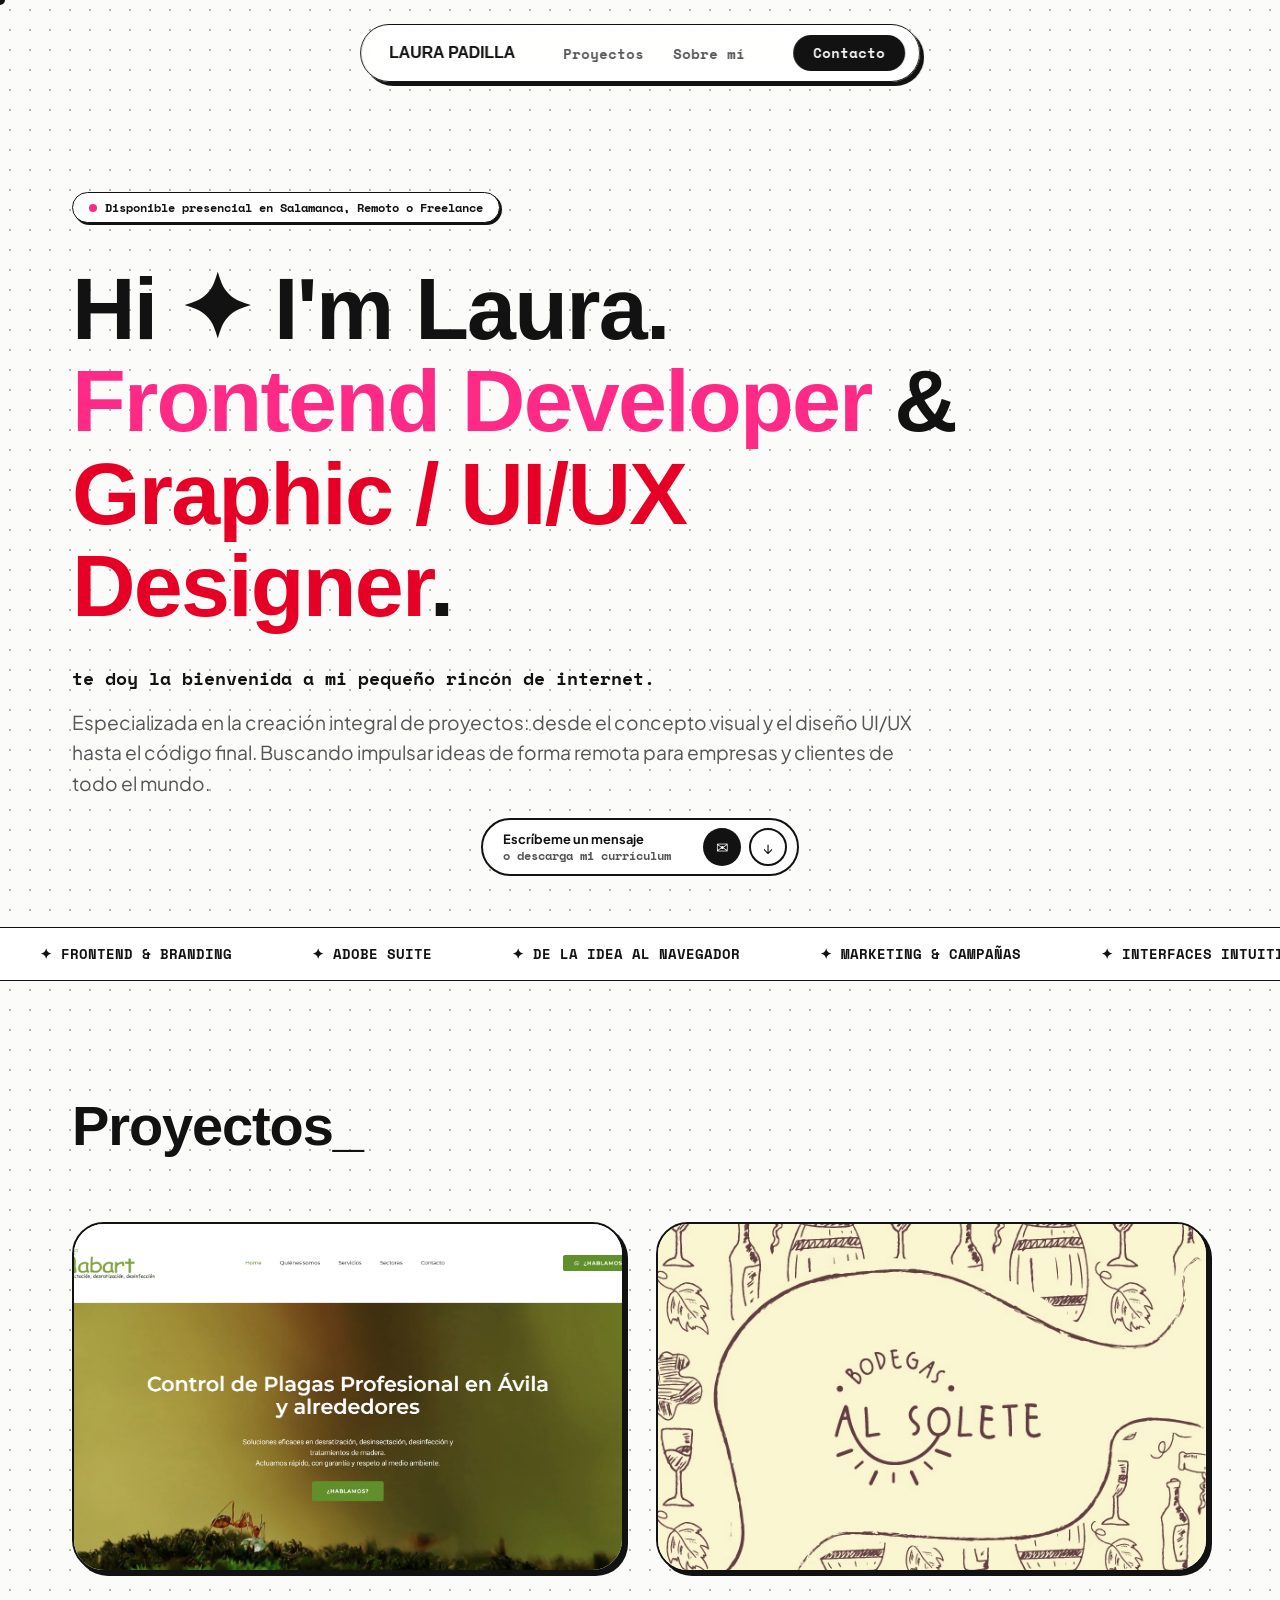
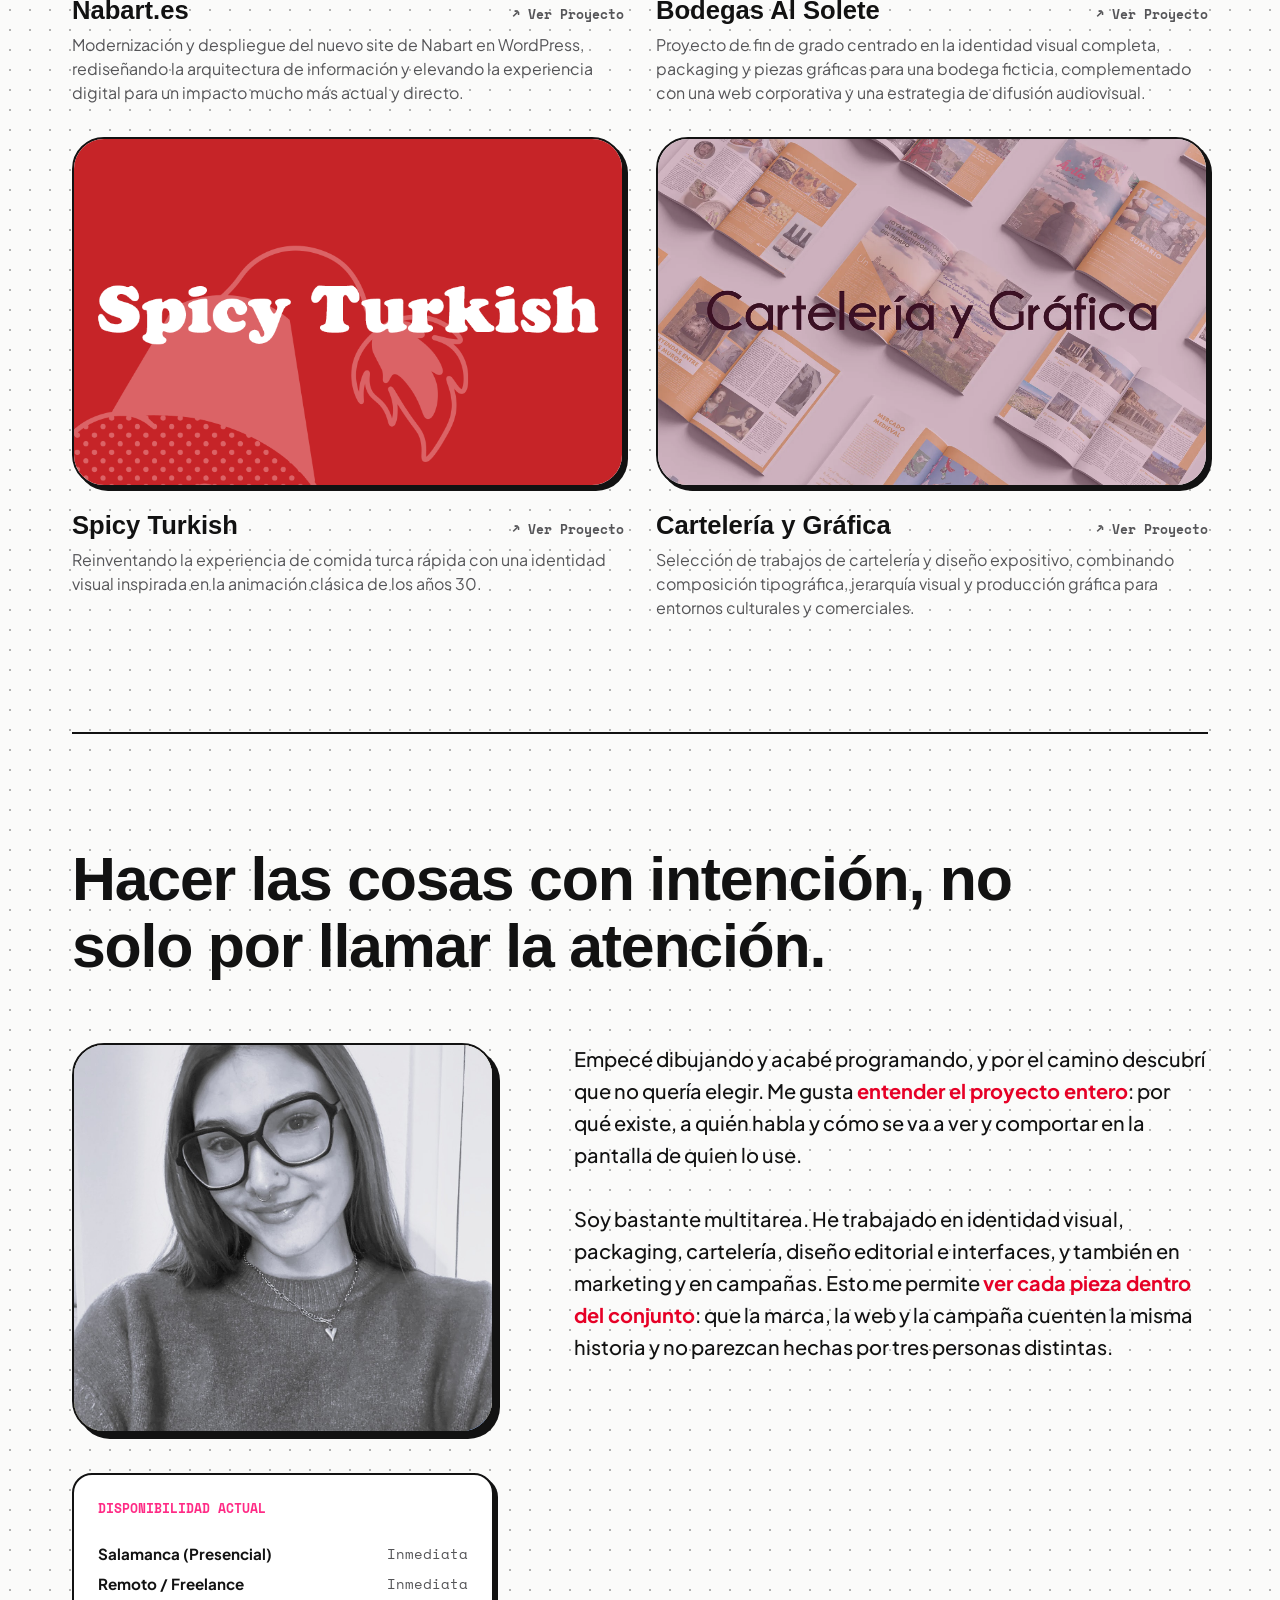
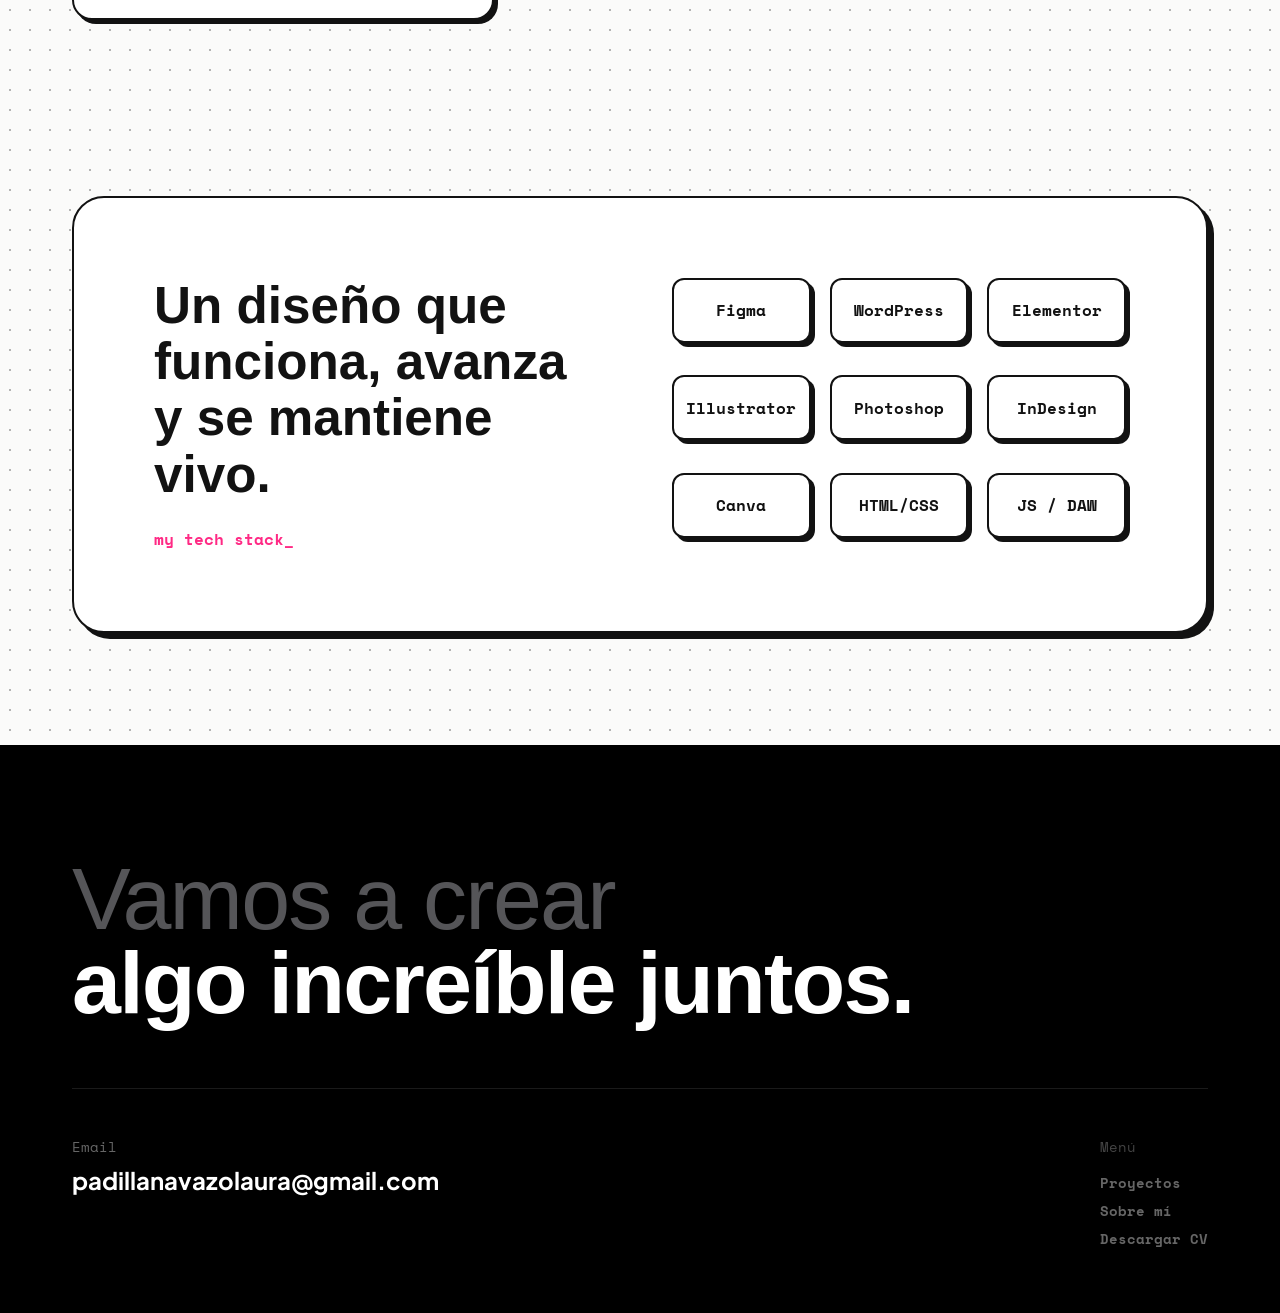
==== commit 7e65d0eb: "Responsive, SEO, textos de Sobre mí y renombrado del CV - Web y fichas de proyecto adaptadas a table" ====
--- a/index.html
+++ b/index.html
@@ -4,6 +4,17 @@
     <meta charset="UTF-8">
     <meta name="viewport" content="width=device-width, initial-scale=1.0">
     <title>Laura Padilla | Frontend Developer & Graphic Designer</title>
+    <meta name="description" content="Portfolio de Laura Padilla, Frontend Developer y diseñadora gráfica y UI/UX en Salamanca. Webs, identidad visual, cartelería y packaging.">
+    <meta property="og:type" content="website">
+    <meta property="og:url" content="https://portfolio-laura-padilla.vercel.app/">
+    <link rel="canonical" href="https://portfolio-laura-padilla.vercel.app/">
+    <meta property="og:image" content="https://portfolio-laura-padilla.vercel.app/img/og-laura.jpg">
+    <meta property="og:image:width" content="1200">
+    <meta property="og:image:height" content="630">
+    <meta name="twitter:card" content="summary_large_image">
+    <meta property="og:title" content="Laura Padilla | Frontend Developer & Graphic Designer">
+    <meta property="og:description" content="Portfolio de Laura Padilla, Frontend Developer y diseñadora gráfica y UI/UX en Salamanca. Webs, identidad visual, cartelería y packaging.">
+    <link rel="icon" href="data:image/svg+xml,%3Csvg xmlns='http://www.w3.org/2000/svg' viewBox='0 0 100 100'%3E%3Ctext y='.9em' font-size='90' fill='%23FF2A85'%3E%E2%9C%A6%3C/text%3E%3C/svg%3E">
     <link href="https://api.fontshare.com/v2/css?f[]=clash-display@500,600,700&display=swap" rel="stylesheet">
     <link href="https://fonts.googleapis.com/css2?family=Plus+Jakarta+Sans:wght@400;500;600;700&family=Space+Mono&display=swap" rel="stylesheet">
     <link rel="stylesheet" href="style.css">
@@ -31,31 +42,38 @@
                 box-sizing: border-box !important;
             }
 
-            /* 2. Menú superior blindado para móvil: centrado, sin salirse y con aire uniforme */
+            /* 2. Menú superior fijo para móvil: centrado, sin salirse y con aire uniforme */
+            html {
+                scroll-padding-top: 5rem;
+            }
             .header-navbar {
-                position: relative !important;
+                position: fixed !important;
+                top: 0.75rem !important;
+                left: 50% !important;
+                right: auto !important;
+                transform: translateX(-50%) !important;
                 display: flex !important;
                 justify-content: space-between !important;
                 align-items: center !important;
                 width: calc(100% - 2.5rem) !important;
                 max-width: 100% !important;
-                margin: 1rem auto 1.5rem auto !important;
+                margin: 0 !important;
                 padding: 0.6rem 1rem !important;
                 box-sizing: border-box !important;
-                left: auto !important;
-                right: auto !important;
-                transform: none !important;
             }
             .nav-logo {
                 font-size: 0.95rem !important;
                 letter-spacing: -0.5px !important;
             }
             .nav-links {
-                gap: 0.5rem !important;
+                gap: 0.75rem !important;
                 font-size: 0.75rem !important;
                 padding-left: 0 !important;
                 margin: 0 !important;
             }
+            .nav-links a {
+                font-size: 0.75rem !important;
+            }
             .btn-connect {
                 font-size: 0.75rem !important;
                 padding: 6px 12px !important;
@@ -63,7 +81,7 @@
 
             /* 3. Espaciado vertical equilibrado entre secciones */
             .hero-section {
-                padding-top: 0.5rem !important;
+                padding-top: 6rem !important;
                 padding-bottom: 1.5rem !important;
             }
             .projects-grid-section, 
@@ -92,8 +110,8 @@
             }
 
             /* 6. Tamaños de títulos proporcionados */
-            .hero-section h2, 
-            .hero-info-block h2 {
+            .hero-section h1, 
+            .hero-info-block h1 {
                 font-size: 2rem !important;
                 line-height: 1.15 !important;
             }
@@ -157,6 +175,18 @@
             .status-pill::after {
                 content: "Disponible" !important;
                 font-weight: 600;
+            }
+        }
+
+        /* --- MÓVILES ESTRECHOS: el menú no cabe en una fila --- */
+        @media (max-width: 480px) {
+            /* Los enlaces siguen disponibles en el footer */
+            .nav-links {
+                display: none !important;
+            }
+            .footer-contact-details .email-link {
+                word-break: normal !important;
+                overflow-wrap: anywhere !important;
             }
         }
     </style>
@@ -189,7 +219,7 @@
         </div>
         <div style="display: flex; gap: 8px;">
             <a href="mailto:padillanavazolaura@gmail.com" class="msg-icon-circle-btn" title="Enviar Email">✉</a>
-            <a href="/CV Laura Padilla Navazo 2026.pdf" class="download-icon-circle-btn" title="Ver o descargar CV" target="_blank" rel="noopener noreferrer">↓</a>
+            <a href="CV-Laura-Padilla-Navazo-2026.pdf" class="download-icon-circle-btn" title="Ver o descargar CV" target="_blank" rel="noopener noreferrer">↓</a>
         </div>
     </div>
 
@@ -201,8 +231,8 @@
                     <span class="status-dot"></span>
                     <span>Disponible presencial en Salamanca, Remoto o Freelance</span>
                 </div>
-                <h2>Hi ✦ I'm Laura.<br><span>Frontend Developer</span> & <em>Graphic / UI/UX Designer</em>.</h2>
-                <p class="hero-sub-msg">Bienvenido a mi pequeño rincón de internet.</p>
+                <h1>Hi ✦ I'm Laura.<br><span>Frontend Developer</span> & <em>Graphic / UI/UX Designer</em>.</h1>
+                <p class="hero-sub-msg">Te doy la bienvenida a mi pequeño rincón de internet.</p>
                 <p class="hero-body-text">Especializada en la creación integral de proyectos: desde el concepto visual y el diseño UI/UX hasta el código final. Buscando impulsar ideas de forma remota para empresas y clientes de todo el mundo.</p>
             </div>
         </section>
@@ -212,13 +242,13 @@
                 <span>✦ FRONTEND & BRANDING </span>
                 <span>✦ ADOBE SUITE </span>
                 <span>✦ DE LA IDEA AL NAVEGADOR </span>
-                <span>✦ CROCHET & VECTOR LOVER </span>
+                <span>✦ MARKETING & CAMPAÑAS </span>
                 <span>✦ INTERFACES INTUITIVAS </span>
                 <span>✦ WEBS A MEDIDA </span>
                 <span>✦ FRONTEND & BRANDING </span>
                 <span>✦ ADOBE SUITE </span>
                 <span>✦ DE LA IDEA AL NAVEGADOR </span>
-                <span>✦ CROCHET & VECTOR LOVER </span>
+                <span>✦ MARKETING & CAMPAÑAS </span>
                 <span>✦ INTERFACES INTUITIVAS </span>
                 <span>✦ WEBS A MEDIDA </span>
             </div>
@@ -309,9 +339,8 @@
                 </div>
 
                 <div class="about-right-narrative-block">
-                    <p>Creo firmemente que el buen diseño nace de <strong>saber escuchar</strong>. Entiendo el vector, entiendo el píxel y entiendo el código que los hace posibles en el navegador.</p>
-                    <p>Me obsesionan los pequeños detalles: el espaciado exacto, el comportamiento de un botón bajo presión o la armonía tipográfica. No imagino diseños que no se puedan programar de forma limpia, ni pico código sin cuidar el arte final del proyecto.</p>
-                    <p>Cuando no estoy frente a la pantalla depurando estilos o líneas de código, me encontrarás tejiendo crochet o diseñando identidades corporativas. Considero que la paciencia milimétrica que requiere un patrón manual es la misma disciplina que aplico para actuar frente a mis soluciones de desarrollo frontend.</p>
+                    <p>Empecé dibujando y acabé programando, y por el camino descubrí que no quería elegir. Me gusta <strong>entender el proyecto entero</strong>: por qué existe, a quién habla y cómo se va a ver y comportar en la pantalla de quien lo use.</p>
+                    <p>Soy bastante multitarea. He trabajado en identidad visual, packaging, cartelería, diseño editorial e interfaces, y también en marketing y en campañas. Esto me permite <strong>ver cada pieza dentro del conjunto</strong>: que la marca, la web y la campaña cuenten la misma historia y no parezcan hechas por tres personas distintas.</p>
                 </div>
 
             </div>
@@ -348,7 +377,7 @@
                         <p style="font-family: var(--font-mono); font-size: 0.85rem; color: #444; margin-bottom: 0.5rem;">Menú</p>
                         <a href="#work">Proyectos</a>
                         <a href="#about">Sobre mí</a>
-                        <a href="/CV Laura Padilla Navazo 2026.pdf" target="_blank" rel="noopener noreferrer">Descargar resumen(CV) </a>
+                        <a href="CV-Laura-Padilla-Navazo-2026.pdf" target="_blank" rel="noopener noreferrer">Descargar CV</a>
                     </div>
                 </div>
             </div>
--- a/style.css
+++ b/style.css
@@ -108,9 +108,9 @@
 
 @keyframes pulse { 0% { transform: scale(0.9); opacity: 1; } 50% { transform: scale(1.2); opacity: 0.5; } 100% { transform: scale(0.9); opacity: 1; } }
 
-.hero-info-block h2 { font-family: var(--font-title); font-size: 5.5rem; font-weight: 700; line-height: 1.05; letter-spacing: -0.02em; margin-bottom: 2rem; }
-.hero-info-block h2 span { color: var(--accent-color); }
-.hero-info-block h2 em { font-style: normal; color: var(--secondary-color); }
+.hero-info-block h1 { font-family: var(--font-title); font-size: 5.5rem; font-weight: 700; line-height: 1.05; letter-spacing: -0.02em; margin-bottom: 2rem; }
+.hero-info-block h1 span { color: var(--accent-color); }
+.hero-info-block h1 em { font-style: normal; color: var(--secondary-color); }
 
 .hero-sub-msg { font-family: var(--font-mono); font-size: 1.1rem; color: var(--text-color); font-weight: 600; margin-bottom: 1rem; text-transform: lowercase; }
 .hero-body-text { font-size: 1.2rem; color: var(--text-muted); line-height: 1.6; max-width: 85%; }
@@ -283,8 +283,9 @@
     top: 0; 
     left: 0; 
     width: 100vw; 
-    height: 100vh; 
-    background-color: rgba(18, 18, 18, 0.4); 
+    height: 100vh;
+    height: 100dvh;
+    background-color: rgba(18, 18, 18, 0.4);
     backdrop-filter: blur(4px); 
     z-index: 6000; 
     display: flex; 
@@ -363,15 +364,108 @@
     color: white;
 }
 
+/* ==========================================================================
+   --- RESPONSIVE ---
+   ========================================================================== */
+
+/* Dispositivos táctiles: sin cursor personalizado, cursor nativo */
+@media (hover: none), (pointer: coarse) {
+    .custom-cursor { display: none; }
+    html, body, a, button, .icon-box-item, .symmetric-project-card { cursor: auto !important; }
+    a, button, .symmetric-project-card { cursor: pointer !important; }
+}
+
+/* Tablet horizontal / portátiles pequeños */
+@media (max-width: 1100px) {
+    .hero-info-block h1 { font-size: 4.4rem; }
+    .blackout-inner-content h2 { font-size: 4.4rem; }
+    .about-section-layout h2 { font-size: 3.2rem; }
+    .about-split-columns { gap: 3rem; }
+    .stack-section-layout { padding: 3.5rem; gap: 3rem; }
+    .stack-title-side h3 { font-size: 2.6rem; }
+    .project-thumbnail-wrapper { height: 300px; }
+}
+
 @media (max-width: 900px) {
-    .header-navbar { width: 92%; gap: 1rem; padding: 8px 12px 8px 18px; }
+    .header-navbar { width: 92%; gap: 1rem; padding: 8px 12px 8px 18px; justify-content: space-between; }
     .hero-section { padding-top: 9rem; }
-    .hero-info-block h2 { font-size: 3.5rem; }
+    .hero-info-block h1 { font-size: 3.5rem; }
     .hero-body-text { max-width: 100%; }
     .clean-projects-columns-container { grid-template-columns: 1fr; }
-    .stack-section-layout { flex-direction: column; padding: 2rem; }
+    .project-thumbnail-wrapper { height: 340px; }
+    .grid-main-headline { font-size: 2.8rem; margin-bottom: 2.5rem; }
+    .projects-grid-section, .about-section-layout { padding: 5rem 0; }
+    .about-section-layout h2 { font-size: 2.6rem; max-width: 100%; margin-bottom: 2.5rem; }
+    .stack-section-layout { flex-direction: column; padding: 2rem; gap: 2rem; }
+    .stack-title-side h3 { font-size: 2.2rem; }
     .about-split-columns { flex-direction: column; gap: 3rem; }
-    .blackout-inner-content h2 { font-size: 3.5rem; }
+    .about-left-identity-card { width: 100%; }
+    .profile-portrait-frame { height: 460px; }
+    .blackout-footer-block { padding: 5rem 0 8rem 0; }
+    .blackout-inner-content h2 { font-size: 3.5rem; margin-bottom: 3rem; }
     .footer-columns-links-row { flex-direction: column; gap: 2rem; }
-    .project-modal-window { top: 16px; left: 16px; right: 16px; bottom: 16px; }
+
+    /* Modal de proyectos: ID para ganar a los estilos inyectados por cada ficha */
+    #project-modal .project-modal-window {
+        top: 12px !important; left: 12px !important; right: 12px !important; bottom: 12px !important;
+        width: auto !important; max-width: none !important; margin: 0 !important;
+        box-shadow: 6px 6px 0px #121212;
+    }
+    #project-modal .modal-scroll-content { padding: 5rem 1.5rem 3rem 1.5rem !important; }
+    #project-modal .project-case-container { width: 100% !important; margin: 0 auto !important; }
+    #project-modal .bento-card-text h3 { font-size: 2.8rem !important; }
+    #project-modal .video-thumbnail-box { height: 300px !important; }
+}
+
+@media (max-width: 600px) {
+    .hero-sub-msg { font-size: 0.95rem; }
+    .hero-body-text { font-size: 1.02rem; }
+    .marquee-separator-line { padding: 0.8rem 0; }
+    .marquee-track-flow span { font-size: 0.75rem; padding: 0 1.4rem; }
+
+    .project-thumbnail-wrapper { height: 230px; border-radius: 24px; margin-bottom: 1.1rem; }
+    .project-meta-row { flex-wrap: wrap; gap: 0.25rem 1rem; }
+    .project-name-title { font-size: 1.35rem; }
+    .project-brief-line { font-size: 0.95rem; }
+
+    .profile-portrait-frame { height: 360px; border-radius: 24px; box-shadow: 4px 4px 0px var(--text-color); }
+    .exp-row-item { flex-wrap: wrap; gap: 0.2rem 1rem; font-size: 0.9rem; }
+    .about-right-narrative-block { gap: 1.25rem; }
+    .about-right-narrative-block p { font-size: 1.05rem; }
+
+    .stack-section-layout { padding: 1.5rem; border-radius: 24px; box-shadow: 4px 4px 0px var(--text-color); }
+    .icon-box-item { height: 52px; }
+
+    .floating-message-hub-bar { gap: 1rem; justify-content: space-between; padding: 6px 8px 6px 16px; }
+    .msg-bar-text { font-size: 0.75rem; }
+    .msg-bar-subtext { font-size: 0.68rem; }
+
+    .blackout-footer-block { padding: 4rem 0 7.5rem 0; }
+    .blackout-inner-content { padding: 0 1.25rem; }
+    .blackout-inner-content h2 { font-size: 2.5rem; line-height: 1; margin-bottom: 2.5rem; }
+    .footer-columns-links-row { padding-top: 2rem; }
+
+    /* Modal y fichas de proyecto */
+    #project-modal .project-modal-window {
+        top: 8px !important; left: 8px !important; right: 8px !important; bottom: 8px !important;
+        border-width: 2px; border-radius: 18px; box-shadow: 4px 4px 0px #121212;
+    }
+    #project-modal .modal-scroll-content { padding: 4.5rem 0.9rem 2rem 0.9rem !important; }
+    #project-modal .project-case-container { gap: 1.25rem !important; }
+    #project-modal .bento-card-text { padding: 1.5rem 1.25rem !important; border-radius: 18px !important; }
+    #project-modal .bento-card-text h3 { font-size: clamp(1.8rem, 9vw, 2.4rem) !important; overflow-wrap: anywhere; }
+    #project-modal .bento-card-text a { font-size: 0.95rem !important; }
+    #project-modal .long-scroll-container,
+    #project-modal .cartel-item-card,
+    #project-modal .video-interactive-card { border-radius: 18px !important; box-shadow: 4px 4px 0px #121212 !important; }
+    #project-modal .cartel-info-row { padding: 1.1rem; }
+    #project-modal .video-thumbnail-box { height: 220px !important; }
+    #project-modal .play-video-btn { padding: 10px 18px !important; font-size: 0.8rem !important; }
+    #project-modal .video-caption { padding: 1rem !important; }
+    .modal-close-btn { top: 12px; right: 12px; width: 40px; height: 40px; font-size: 1.5rem; line-height: 35px; }
+
+    /* Lightbox de vídeo */
+    #videoLightbox { padding: 0.75rem; }
+    #videoLightbox .video-lightbox-content { width: 100%; padding: 0; border-radius: 16px; box-shadow: 4px 4px 0px var(--accent-color); }
+    #videoLightbox .close-lightbox-btn { top: 8px; right: 8px; width: 34px; height: 34px; font-size: 1rem; }
 }
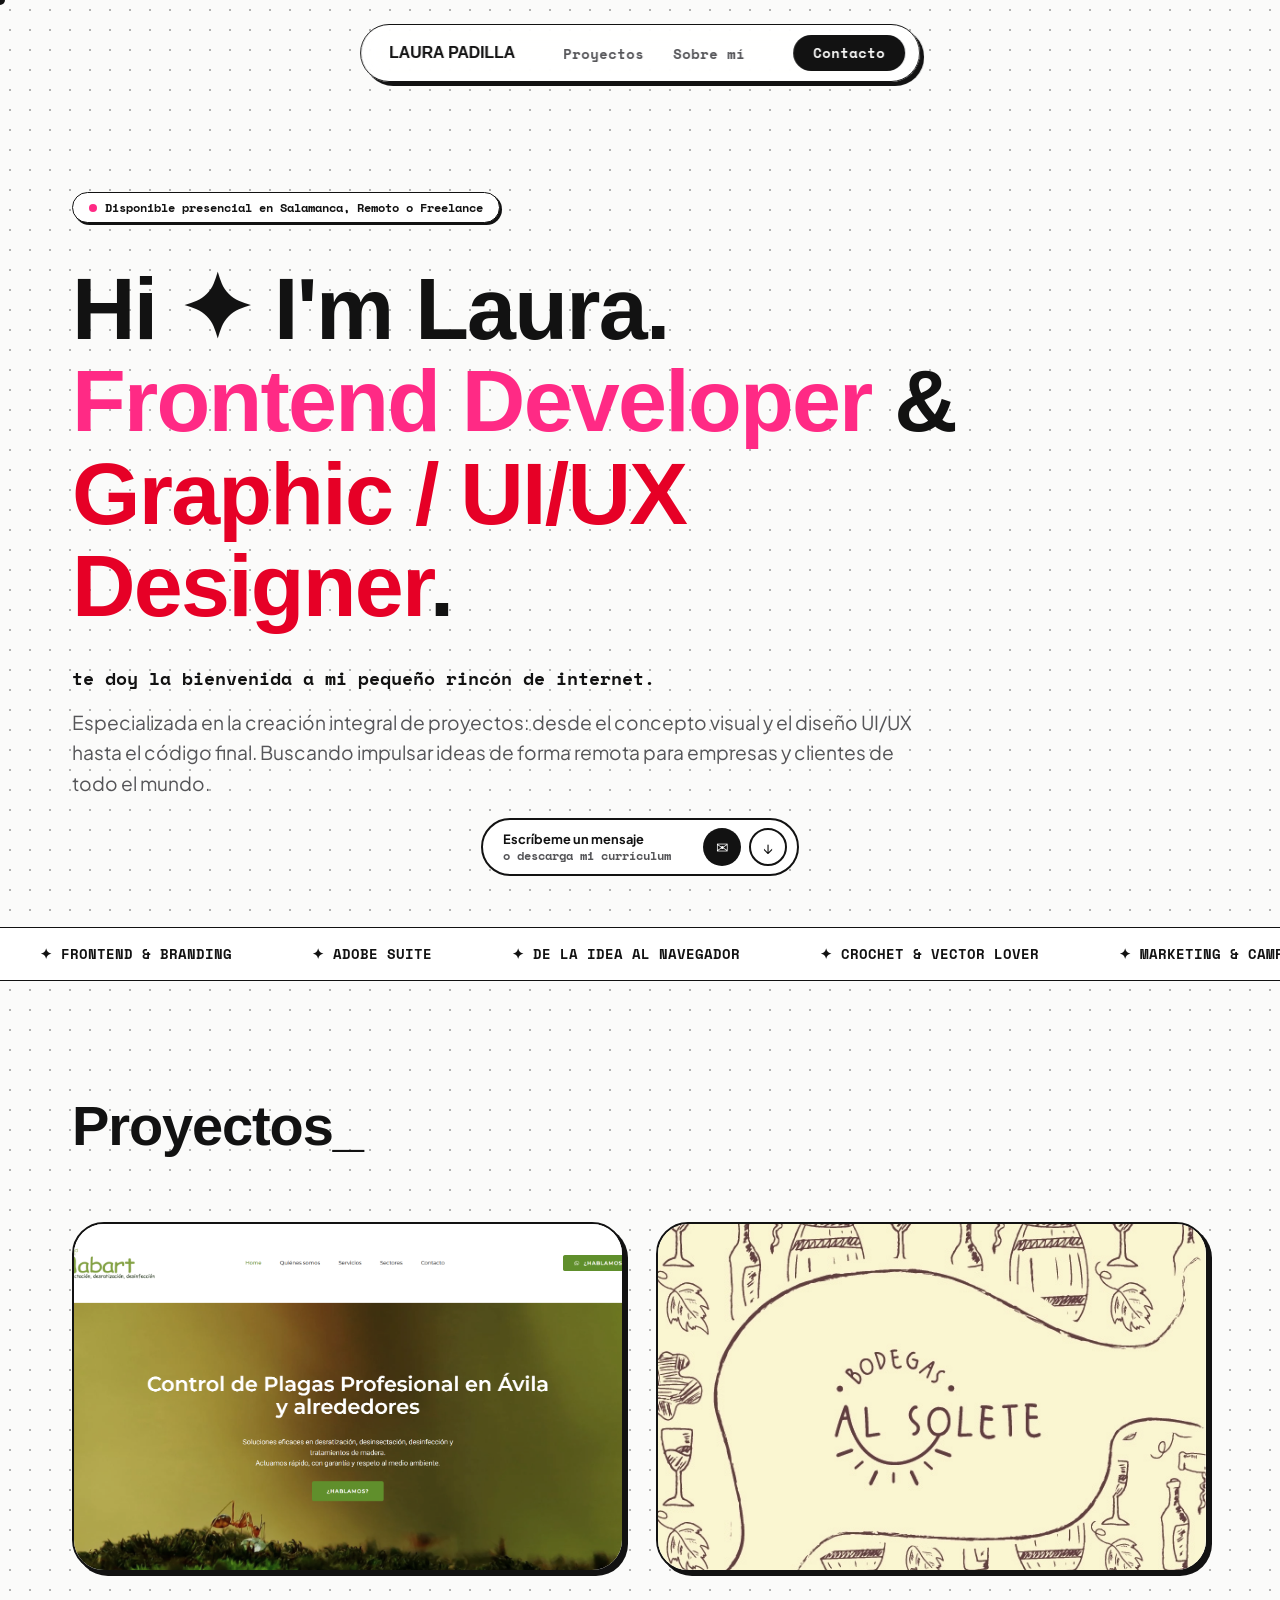
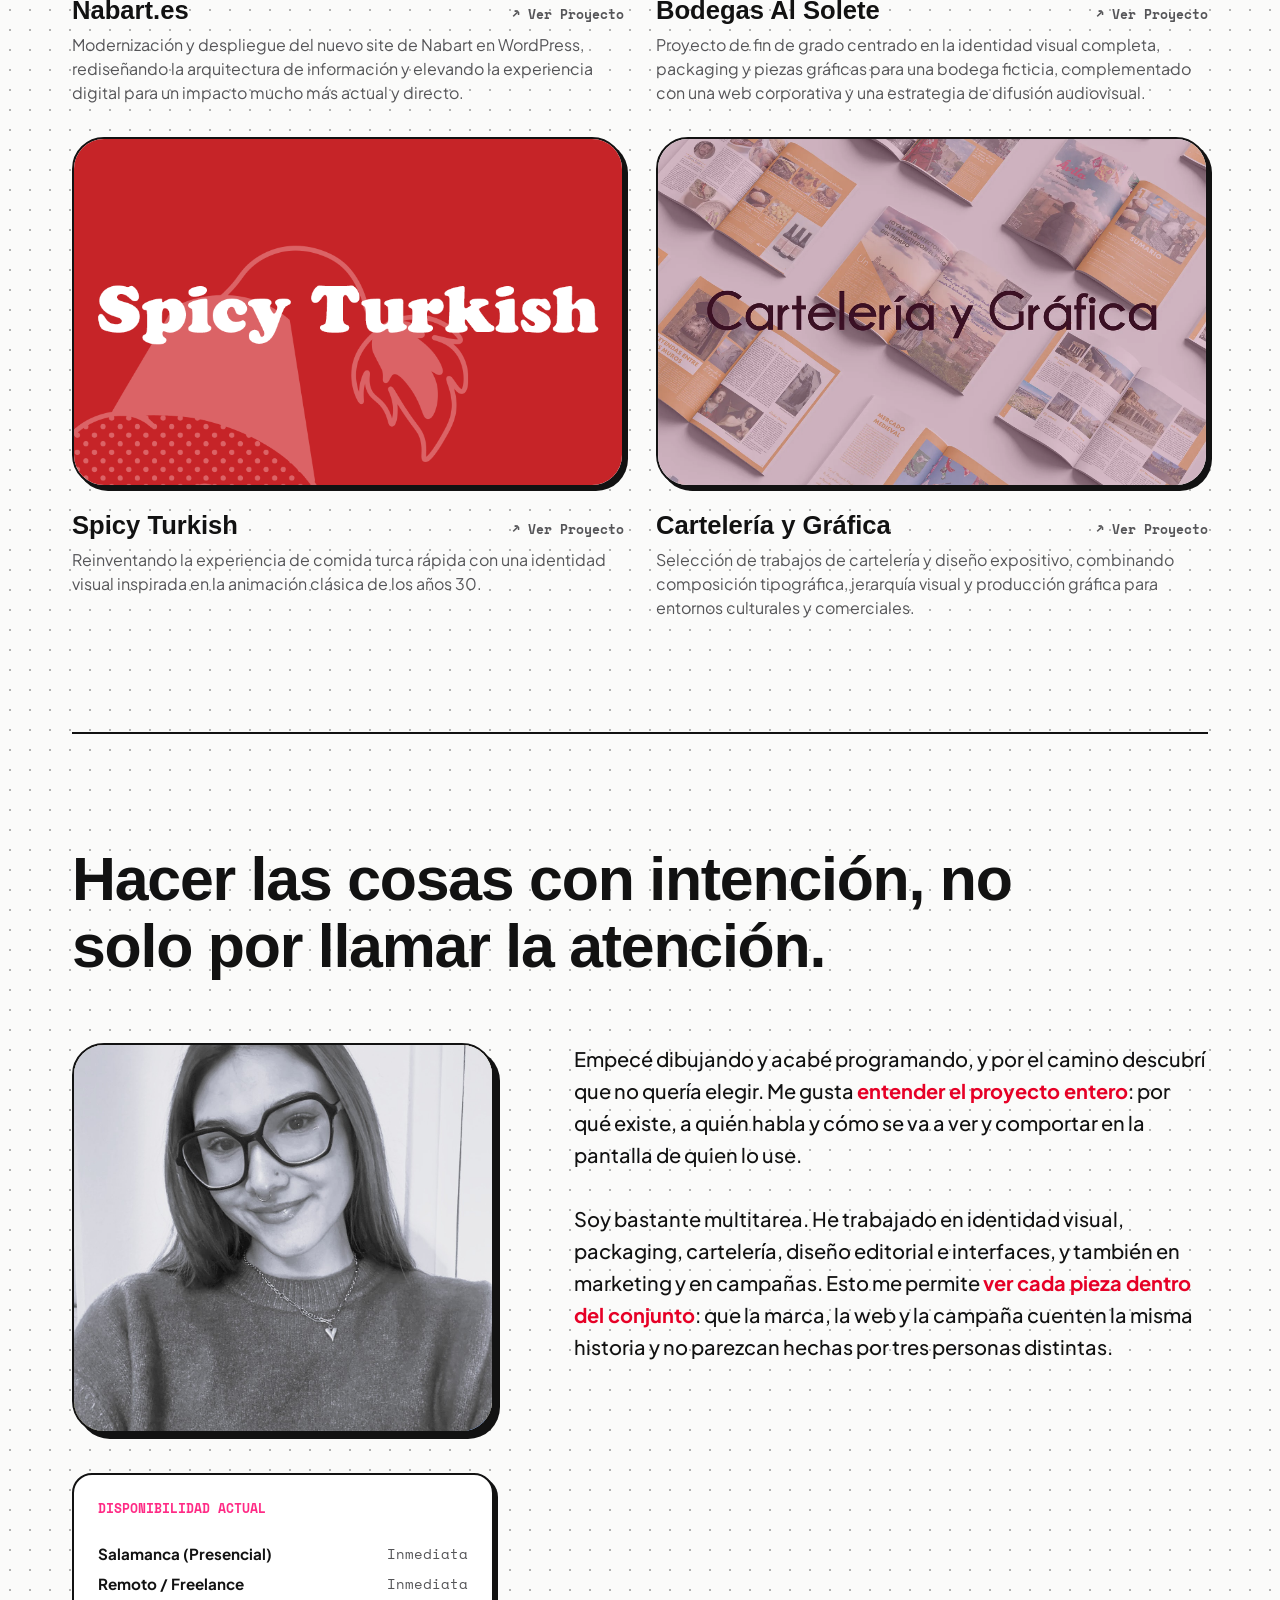
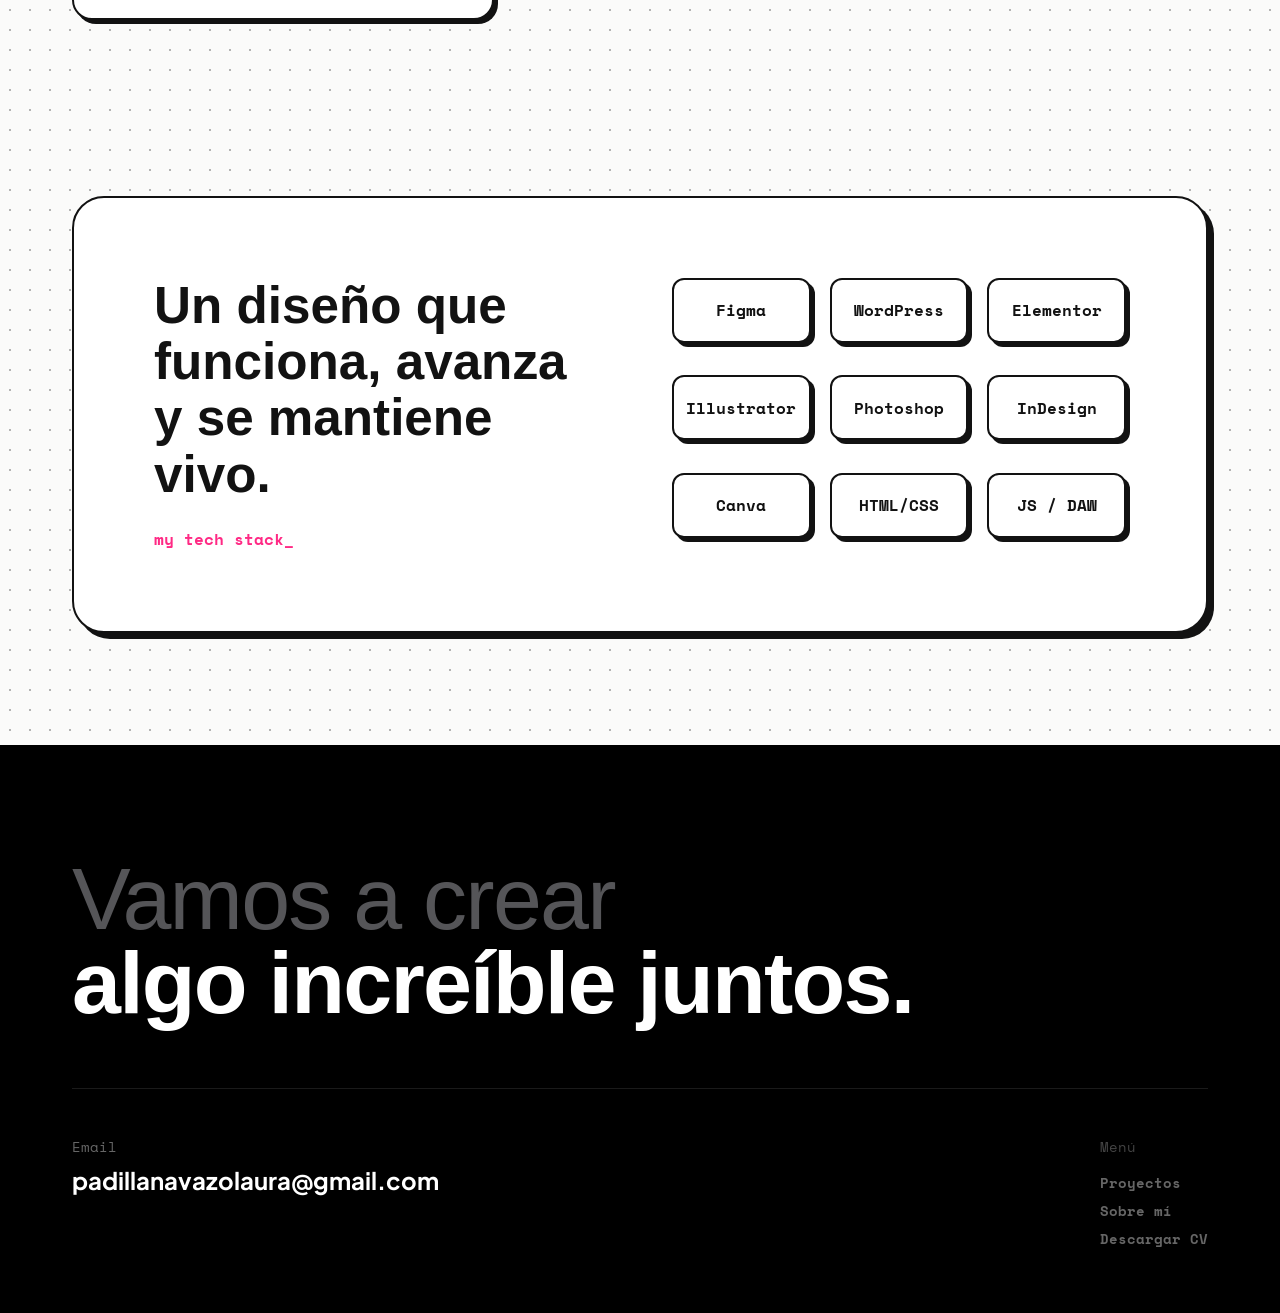
==== commit fcc502cc: "Recupera «Crochet & Vector Lover» en la cinta junto a «Marketing & Campañas» Co-Authored-By: Claude " ====
--- a/index.html
+++ b/index.html
@@ -242,12 +242,14 @@
                 <span>✦ FRONTEND & BRANDING </span>
                 <span>✦ ADOBE SUITE </span>
                 <span>✦ DE LA IDEA AL NAVEGADOR </span>
+                <span>✦ CROCHET & VECTOR LOVER </span>
                 <span>✦ MARKETING & CAMPAÑAS </span>
                 <span>✦ INTERFACES INTUITIVAS </span>
                 <span>✦ WEBS A MEDIDA </span>
                 <span>✦ FRONTEND & BRANDING </span>
                 <span>✦ ADOBE SUITE </span>
                 <span>✦ DE LA IDEA AL NAVEGADOR </span>
+                <span>✦ CROCHET & VECTOR LOVER </span>
                 <span>✦ MARKETING & CAMPAÑAS </span>
                 <span>✦ INTERFACES INTUITIVAS </span>
                 <span>✦ WEBS A MEDIDA </span>
